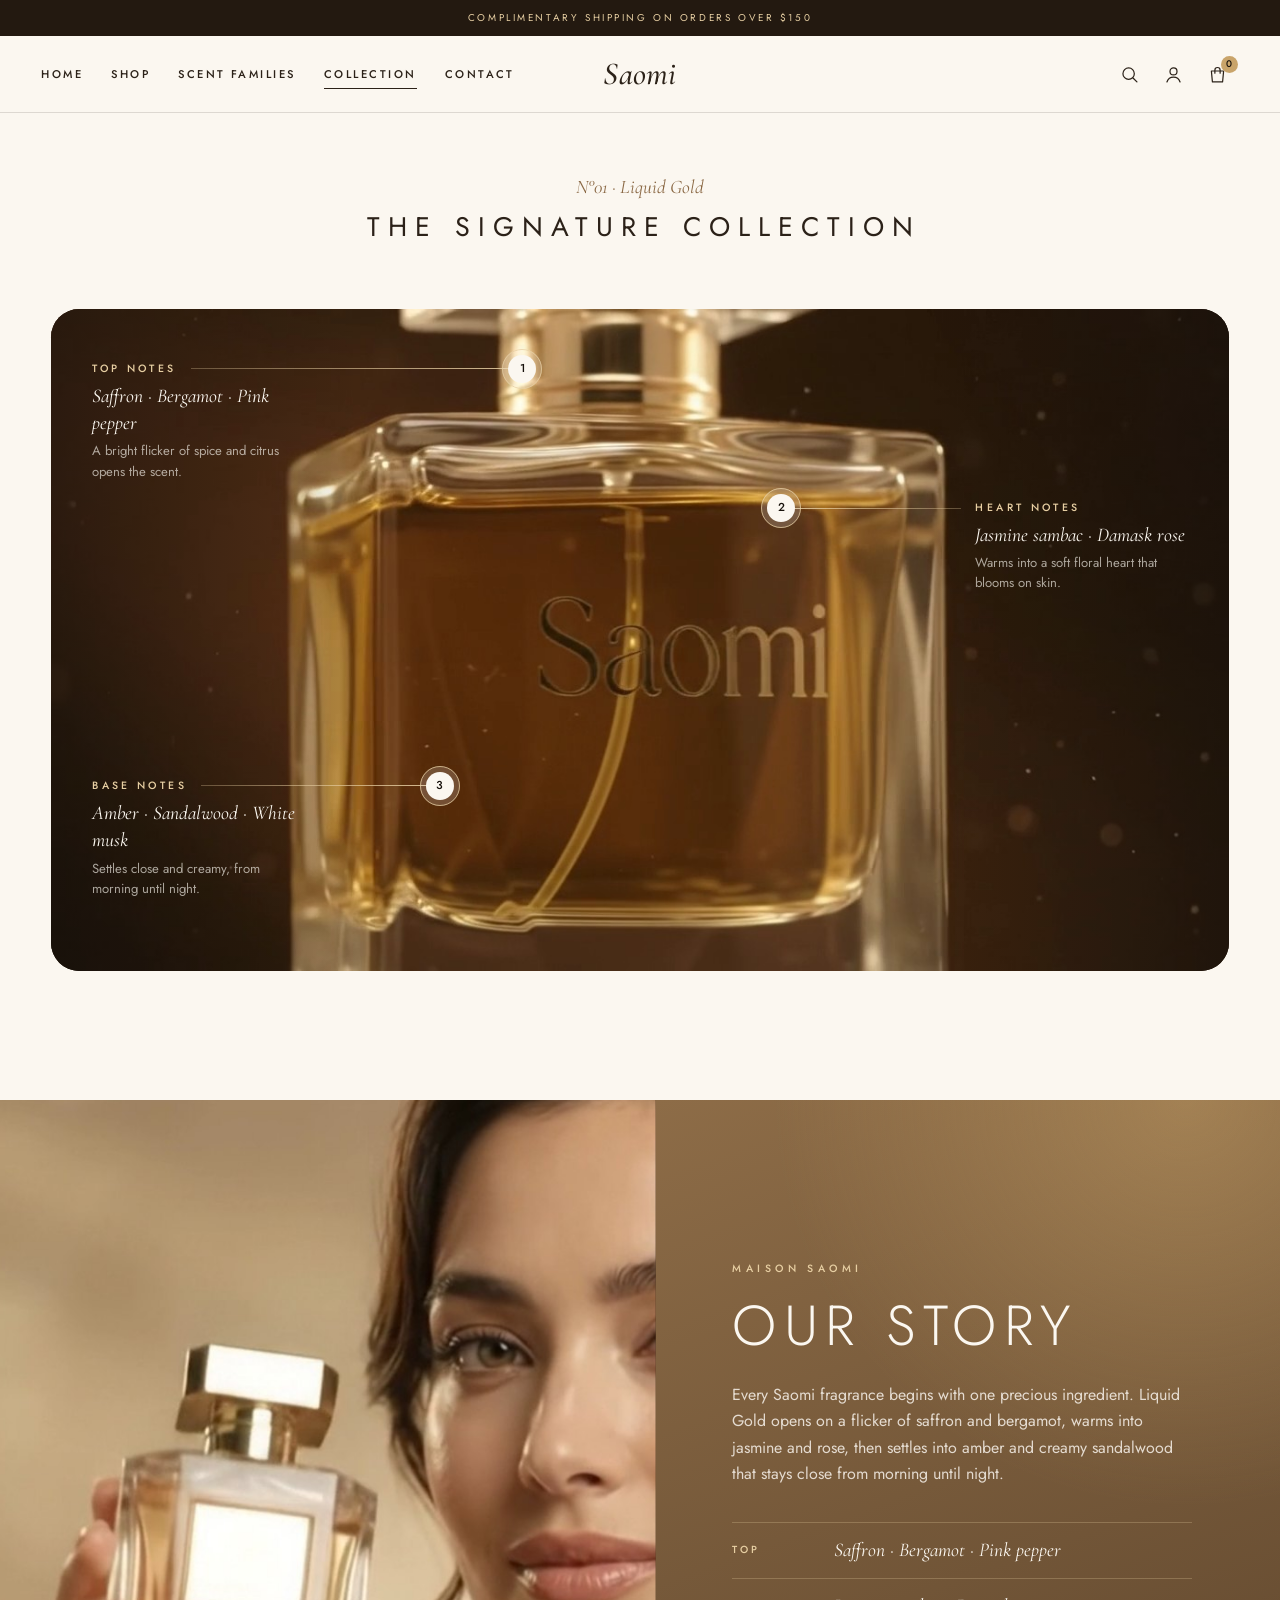
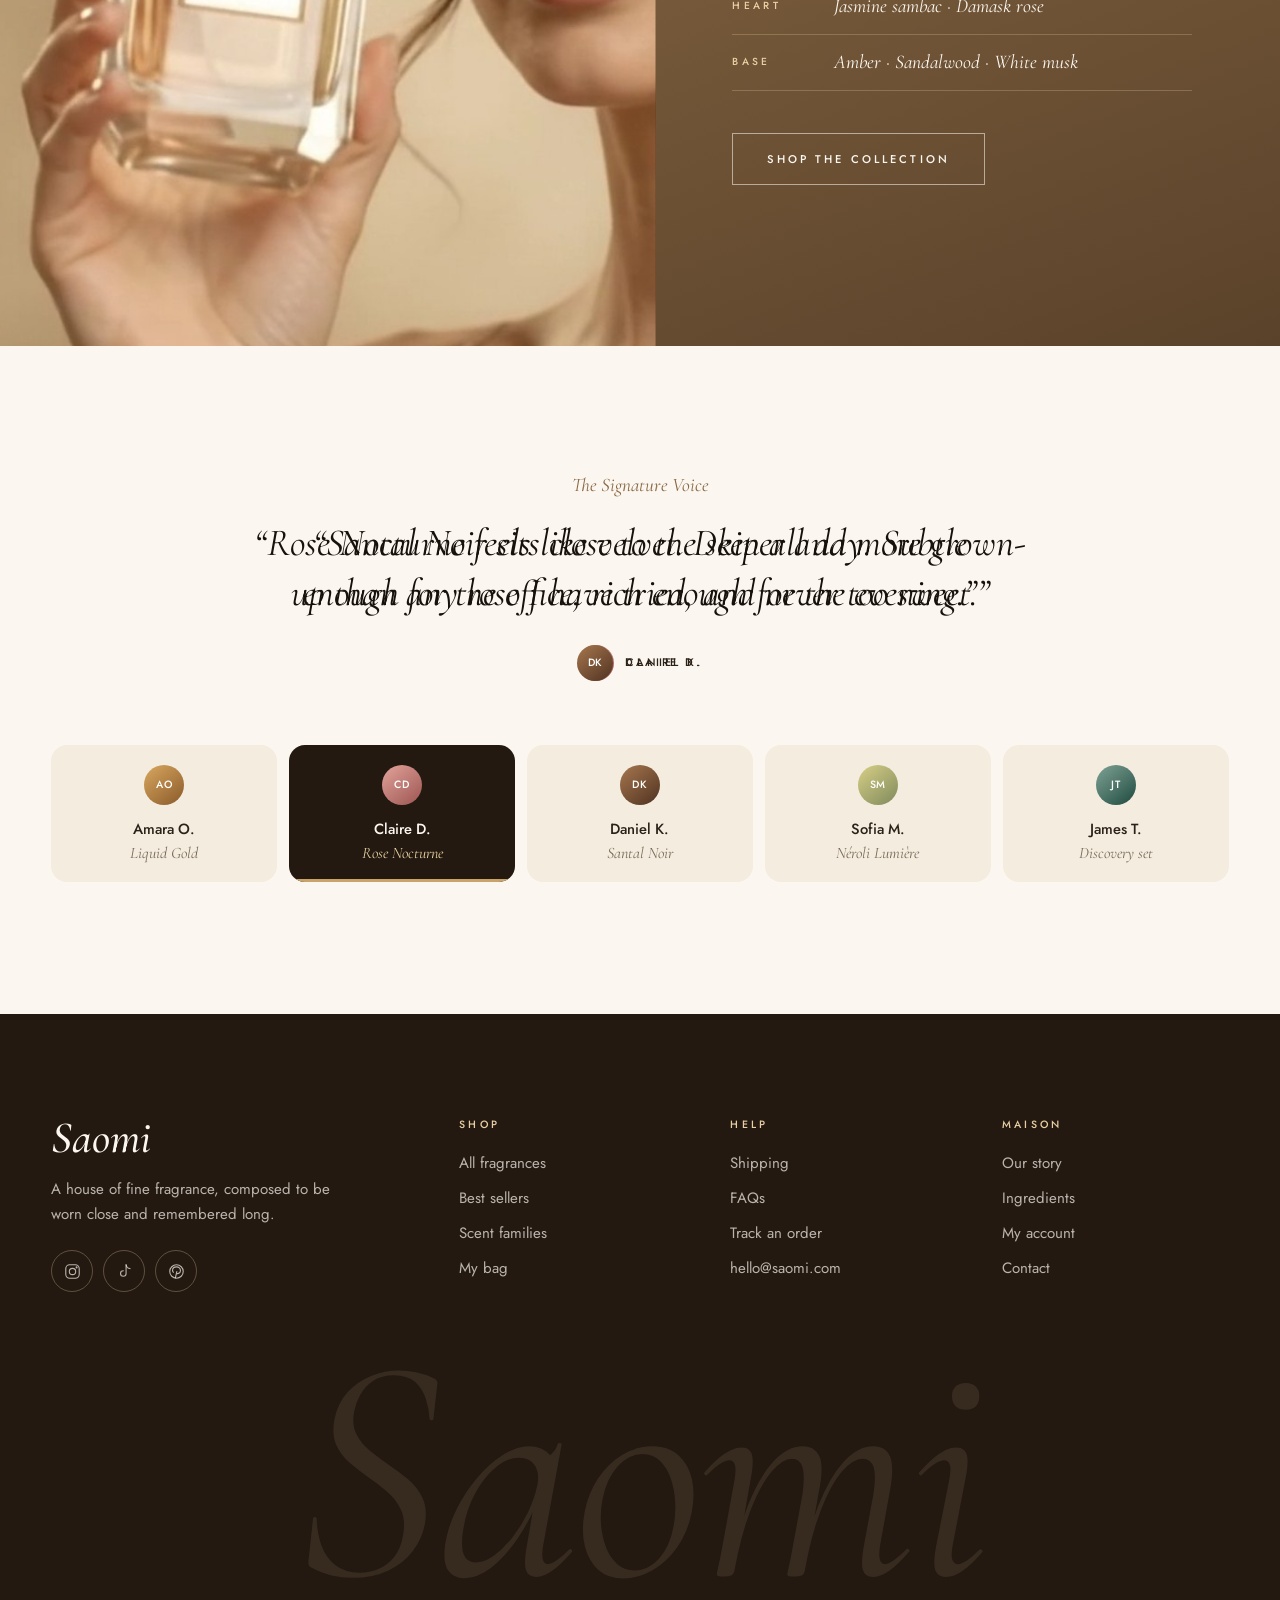
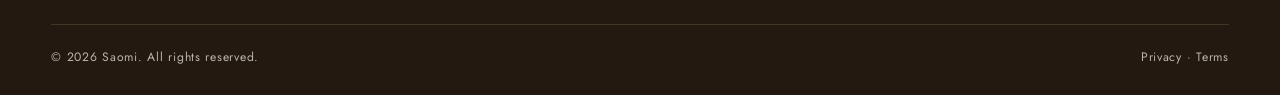
==== collection.html @ f4f0dba7 "Redesign the site into separate pages with verified accounts Pages: Home keeps the original video he" ====
<!doctype html>
<html lang="en" class="no-js">
<head>
  <meta charset="utf-8">
  <meta name="viewport" content="width=device-width, initial-scale=1, viewport-fit=cover">
  <title>The Signature Collection — Saomi</title>
  <meta name="description" content="Discover the Saomi Signature Collection and the notes inside Liquid Gold.">
  <meta name="theme-color" content="#231910">
  <meta property="og:title" content="The Signature Collection — Saomi">
  <meta property="og:description" content="Amber, saffron and white musk, poured into glass.">
  <meta property="og:image" content="assets/img/hero-poster.jpg">
  <link rel="icon" href="assets/img/favicon.svg" type="image/svg+xml">

  <script>
    // Flag JS early so the intro states apply before first paint; failsafe-reveal if main.js never runs.
    (function (d) {
      d.className = d.className.replace('no-js', 'js');
      setTimeout(function () { d.classList.add('is-loaded'); }, 5000);
    })(document.documentElement);
  </script>

  <link rel="preconnect" href="https://fonts.googleapis.com">
  <link rel="preconnect" href="https://fonts.gstatic.com" crossorigin>
  <link rel="stylesheet" href="https://fonts.googleapis.com/css2?family=Cormorant+Garamond:ital,wght@0,400;0,500;1,400;1,500&family=Jost:wght@300;400;500&display=swap">
  <link rel="stylesheet" href="css/styles.css">
</head>
<body class="has-solid-header">
  <a class="skip-link" href="#main">Skip to content</a>

  <!-- Announcement bar + header -->
  <div class="site-top" data-site-top>
    <div class="announce" aria-label="Store announcements">
      <p class="announce__msg is-active">Complimentary shipping on orders over $150</p>
      <p class="announce__msg">Two free samples with every order</p>
      <p class="announce__msg">Gift wrapping now available on all fragrances</p>
    </div>

    <header class="header">
      <div class="header__inner">
        <button class="icon-btn menu-toggle" type="button" aria-label="Open menu" aria-expanded="false" aria-controls="drawer" data-menu-open>
          <svg viewBox="0 0 24 24" aria-hidden="true"><path d="M3 8h18M3 16h12"/></svg>
        </button>

        <nav class="nav" aria-label="Primary">
          <a href="index.html">Home</a>
          <a href="shop.html">Shop</a>
          <a href="scent-families.html">Scent Families</a>
          <a href="collection.html" aria-current="page">Collection</a>
          <a href="contact.html">Contact</a>
        </nav>

        <a class="logo" href="index.html" aria-label="Saomi home">Saomi</a>

        <div class="header__actions">
          <a class="icon-btn" href="shop.html#search" aria-label="Search fragrances">
            <svg viewBox="0 0 24 24" aria-hidden="true"><circle cx="11" cy="11" r="6.5"/><path d="m16 16 4.5 4.5"/></svg>
          </a>
          <a class="icon-btn icon-btn--account" href="account.html" aria-label="Sign in or create an account" data-account-link>
            <svg viewBox="0 0 24 24" aria-hidden="true"><circle cx="12" cy="8.5" r="4"/><path d="M4.5 20.5c1.2-3.6 4-5.5 7.5-5.5s6.3 1.9 7.5 5.5"/></svg>
          </a>
          <a class="icon-btn bag" href="cart.html" aria-label="Shopping bag, 0 items" data-bag>
            <svg viewBox="0 0 24 24" aria-hidden="true"><path d="M5 8h14l-1.2 12.5H6.2z"/><path d="M9 10.5V7a3 3 0 0 1 6 0v3.5"/></svg>
            <span class="bag__count" data-bag-count>0</span>
          </a>
        </div>
      </div>
    </header>
  </div>

  <!-- Mobile drawer -->
  <div class="drawer" id="drawer" data-drawer>
    <div class="drawer__overlay" data-menu-close></div>
    <div class="drawer__panel" role="dialog" aria-modal="true" aria-label="Menu">
      <div class="drawer__head">
        <span class="logo logo--dark">Saomi</span>
        <button class="icon-btn" type="button" aria-label="Close menu" data-menu-close>
          <svg viewBox="0 0 24 24" aria-hidden="true"><path d="m6 6 12 12M18 6 6 18"/></svg>
        </button>
      </div>
      <nav class="drawer__nav" aria-label="Mobile">
        <a href="index.html" style="--i:0">Home</a>
        <a href="shop.html" style="--i:1">Shop</a>
        <a href="scent-families.html" style="--i:2">Scent Families</a>
        <a href="collection.html" aria-current="page" style="--i:3">Collection</a>
        <a href="contact.html" style="--i:4">Contact</a>
      </nav>
      <div class="drawer__links">
        <a href="account.html" data-account-text>Sign in</a>
        <a href="cart.html">My bag <span data-bag-total>(0)</span></a>
      </div>
      <p class="drawer__foot">Complimentary shipping on orders over $150</p>
    </div>
  </div>

  <main id="main">
    <section class="section spotlight spotlight--page" id="notes" aria-labelledby="notes-title">
      <div class="container">
        <header class="section-head" data-reveal>
          <p class="kicker">N°01 · Liquid Gold</p>
          <h1 class="section-title" id="notes-title">The Signature Collection</h1>
        </header>

        <figure class="spotlight__stage" data-reveal>
          <div class="spotlight__media">
            <img src="assets/img/spotlight.jpg" alt="Close-up of a Saomi Liquid Gold bottle, amber liquid behind glass engraved with the Saomi name" width="1280" height="720" loading="lazy">
            <span class="hotspot" style="--ix:.40;--iy:.09" aria-hidden="true">1</span>
            <span class="hotspot" style="--ix:.62;--iy:.30" aria-hidden="true">2</span>
            <span class="hotspot" style="--ix:.33;--iy:.72" aria-hidden="true">3</span>
          </div>
          <ol class="callouts" aria-label="Liquid Gold fragrance notes">
            <li class="callout callout--left" style="--ix:.40;--iy:.09">
              <span class="callout__num" aria-hidden="true">1</span>
              <h3 class="callout__title">Top notes</h3>
              <p class="callout__notes">Saffron · Bergamot · Pink pepper</p>
              <p class="callout__text">A bright flicker of spice and citrus opens the scent.</p>
            </li>
            <li class="callout callout--right" style="--ix:.62;--iy:.30">
              <span class="callout__num" aria-hidden="true">2</span>
              <h3 class="callout__title">Heart notes</h3>
              <p class="callout__notes">Jasmine sambac · Damask rose</p>
              <p class="callout__text">Warms into a soft floral heart that blooms on skin.</p>
            </li>
            <li class="callout callout--left" style="--ix:.33;--iy:.72">
              <span class="callout__num" aria-hidden="true">3</span>
              <h3 class="callout__title">Base notes</h3>
              <p class="callout__notes">Amber · Sandalwood · White musk</p>
              <p class="callout__text">Settles close and creamy, from morning until night.</p>
            </li>
          </ol>
        </figure>
      </div>
    </section>

    <!-- Signature collection (split) -->
    <section class="feature" id="story" aria-labelledby="story-title">
      <div class="feature__media" data-reveal="clip">
        <img src="assets/img/feature.jpg" alt="A woman holds a gold-capped bottle of Saomi Liquid Gold beside her face" width="860" height="1080" loading="lazy" data-parallax="60">
      </div>
      <div class="feature__panel">
        <div class="feature__inner" data-stagger>
          <p class="feature__label" data-reveal>Maison Saomi</p>
          <h2 class="feature__title" id="story-title" data-reveal>Our Story</h2>
          <p class="feature__text" data-reveal>Every Saomi fragrance begins with one precious ingredient. Liquid Gold opens on a flicker of saffron and bergamot, warms into jasmine and rose, then settles into amber and creamy sandalwood that stays close from morning until night.</p>
          <dl class="notes" data-reveal>
            <div><dt>Top</dt><dd>Saffron · Bergamot · Pink pepper</dd></div>
            <div><dt>Heart</dt><dd>Jasmine sambac · Damask rose</dd></div>
            <div><dt>Base</dt><dd>Amber · Sandalwood · White musk</dd></div>
          </dl>
          <div data-reveal><a class="btn btn--ghost" href="shop.html">Shop the collection</a></div>
        </div>
      </div>
    </section>

    <!-- Testimonials -->
    <section class="section voices" id="voices" aria-labelledby="voices-title" data-voices>
      <div class="container">
        <header class="section-head" data-reveal>
          <p class="kicker">The Signature Voice</p>
          <h2 class="sr-only" id="voices-title">What our clients say</h2>
        </header>

        <div class="voices__quotes" data-reveal>
          <figure class="voice is-active" id="voice-1" role="tabpanel" aria-labelledby="voice-tab-1">
            <blockquote>“Liquid Gold is the first fragrance people stop me to ask about. Warm, soft, and it lasts from my morning coffee until dinner.”</blockquote>
            <figcaption><span class="avatar" style="--a1:#d9a85f;--a2:#8a5a2b" aria-hidden="true">AO</span>Amara O.</figcaption>
          </figure>
          <figure class="voice" id="voice-2" role="tabpanel" aria-labelledby="voice-tab-2">
            <blockquote>“Rose Nocturne feels like velvet. Deeper and more grown-up than any rose I have tried, and never too sweet.”</blockquote>
            <figcaption><span class="avatar" style="--a1:#e3a39b;--a2:#9c5552" aria-hidden="true">CD</span>Claire D.</figcaption>
          </figure>
          <figure class="voice" id="voice-3" role="tabpanel" aria-labelledby="voice-tab-3">
            <blockquote>“Santal Noir sits close to the skin all day. Subtle enough for the office, rich enough for the evening.”</blockquote>
            <figcaption><span class="avatar" style="--a1:#a7774f;--a2:#4f3220" aria-hidden="true">DK</span>Daniel K.</figcaption>
          </figure>
          <figure class="voice" id="voice-4" role="tabpanel" aria-labelledby="voice-tab-4">
            <blockquote>“Néroli Lumière is sunshine in a bottle. The two free samples helped me find my summer signature.”</blockquote>
            <figcaption><span class="avatar" style="--a1:#d8cf86;--a2:#7f8a5c" aria-hidden="true">SM</span>Sofia M.</figcaption>
          </figure>
          <figure class="voice" id="voice-5" role="tabpanel" aria-labelledby="voice-tab-5">
            <blockquote>“Beautifully wrapped and delivered in two days. The whole experience feels as considered as the scent itself.”</blockquote>
            <figcaption><span class="avatar" style="--a1:#7fa395;--a2:#1f4a3f" aria-hidden="true">JT</span>James T.</figcaption>
          </figure>
        </div>

        <div class="voices__tabs" role="tablist" aria-label="Client reviews" data-reveal>
          <button class="voice-tab" id="voice-tab-1" type="button" role="tab" aria-selected="true" aria-controls="voice-1">
            <span class="avatar" style="--a1:#d9a85f;--a2:#8a5a2b" aria-hidden="true">AO</span>
            <strong>Amara O.</strong><small>Liquid Gold</small>
          </button>
          <button class="voice-tab" id="voice-tab-2" type="button" role="tab" aria-selected="false" aria-controls="voice-2" tabindex="-1">
            <span class="avatar" style="--a1:#e3a39b;--a2:#9c5552" aria-hidden="true">CD</span>
            <strong>Claire D.</strong><small>Rose Nocturne</small>
          </button>
          <button class="voice-tab" id="voice-tab-3" type="button" role="tab" aria-selected="false" aria-controls="voice-3" tabindex="-1">
            <span class="avatar" style="--a1:#a7774f;--a2:#4f3220" aria-hidden="true">DK</span>
            <strong>Daniel K.</strong><small>Santal Noir</small>
          </button>
          <button class="voice-tab" id="voice-tab-4" type="button" role="tab" aria-selected="false" aria-controls="voice-4" tabindex="-1">
            <span class="avatar" style="--a1:#d8cf86;--a2:#7f8a5c" aria-hidden="true">SM</span>
            <strong>Sofia M.</strong><small>Néroli Lumière</small>
          </button>
          <button class="voice-tab" id="voice-tab-5" type="button" role="tab" aria-selected="false" aria-controls="voice-5" tabindex="-1">
            <span class="avatar" style="--a1:#7fa395;--a2:#1f4a3f" aria-hidden="true">JT</span>
            <strong>James T.</strong><small>Discovery set</small>
          </button>
        </div>
      </div>
    </section>

  </main>

  <footer class="footer" id="site-footer">
    <div class="container">
      <div class="footer__top">
        <div class="footer__brand">
          <a class="footer__logo" href="index.html">Saomi</a>
          <p>A house of fine fragrance, composed to be worn close and remembered long.</p>
          <div class="socials">
            <a href="#" aria-label="Saomi on Instagram"><svg viewBox="0 0 24 24" aria-hidden="true"><rect x="3.5" y="3.5" width="17" height="17" rx="5"/><circle cx="12" cy="12" r="4"/><circle cx="17.2" cy="6.8" r=".6"/></svg></a>
            <a href="#" aria-label="Saomi on TikTok"><svg viewBox="0 0 24 24" aria-hidden="true"><path d="M14 3.5v11a3.5 3.5 0 1 1-3.5-3.5"/><path d="M14 3.5c.4 2.6 2.4 4.6 5 4.8"/></svg></a>
            <a href="#" aria-label="Saomi on Pinterest"><svg viewBox="0 0 24 24" aria-hidden="true"><circle cx="12" cy="12" r="8.5"/><path d="M10.6 20.2 12.4 12m-.5 2.4c2.8.9 5.1-1 5.1-3.8 0-2.6-2.2-4.4-5-4.4-3.1 0-5 2-5 4.4 0 1 .4 1.9 1.1 2.4"/></svg></a>
          </div>
        </div>
        <div>
          <h3>Shop</h3>
          <ul><li><a href="shop.html">All fragrances</a></li><li><a href="index.html#bestsellers">Best sellers</a></li><li><a href="scent-families.html">Scent families</a></li><li><a href="cart.html">My bag</a></li></ul>
        </div>
        <div>
          <h3>Help</h3>
          <ul><li><a href="contact.html#shipping">Shipping</a></li><li><a href="contact.html#faq">FAQs</a></li><li><a href="account.html">Track an order</a></li><li><a href="mailto:hello@saomi.com">hello@saomi.com</a></li></ul>
        </div>
        <div>
          <h3>Maison</h3>
          <ul><li><a href="collection.html#story">Our story</a></li><li><a href="collection.html#notes">Ingredients</a></li><li><a href="account.html">My account</a></li><li><a href="contact.html">Contact</a></li></ul>
        </div>
      </div>

      <p class="footer__mark" aria-hidden="true" data-reveal>Saomi</p>

      <div class="footer__bottom">
        <p>© 2026 Saomi. All rights reserved.</p>
        <p><a href="privacy.html">Privacy</a> · <a href="terms.html">Terms</a></p>
      </div>
    </div>
  </footer>

  <div class="toast" role="status" aria-live="polite" data-toast></div>

  <script src="js/main.js" defer></script>
</body>
</html>
---- css/styles.css ----
/* ==========================================================================
   Saomi — luxury perfume landing page
   ========================================================================== */

:root {
  --ivory: #fbf7f0;
  --cream: #f4ecdf;
  --sand: #e9dcc6;
  --champagne: #e7cfa3;
  --gold: #c9a46a;
  --gold-deep: #a8823f;
  --bronze: #8a6844;
  --umber: #5b4329;
  --espresso: #231910;
  --ink: #17110b;
  --text: #2b2118;
  --muted: #7a6a58;
  --line: rgba(43, 33, 24, .14);

  --font-sans: "Jost", "Helvetica Neue", Arial, sans-serif;
  --font-serif: "Cormorant Garamond", "Times New Roman", serif;

  --gutter: clamp(18px, 4vw, 64px);
  --maxw: 1360px;
  --announce-h: 34px;
  --header-h: 64px;

  --ease: cubic-bezier(.22, .61, .36, 1);
  --ease-out: cubic-bezier(.16, 1, .3, 1);
  --ease-io: cubic-bezier(.77, 0, .18, 1);
}

@media (min-width: 1000px) {
  :root { --announce-h: 36px; --header-h: 76px; }
}

/* ---------- Base ---------- */

*, *::before, *::after { box-sizing: border-box; }

html {
  -webkit-text-size-adjust: 100%;
  scroll-behavior: smooth;
  color-scheme: light;
}

body {
  margin: 0;
  background: var(--ivory);
  color: var(--text);
  font: 400 16px/1.65 var(--font-sans);
  -webkit-font-smoothing: antialiased;
  -moz-osx-font-smoothing: grayscale;
  overflow-x: hidden;
}

.js:not(.is-loaded) body,
body.menu-open { overflow: hidden; }

img, video, svg { display: block; max-width: 100%; }
a { color: inherit; text-decoration: none; }
button { font: inherit; color: inherit; background: none; border: 0; padding: 0; cursor: pointer; }
ul, ol { list-style: none; margin: 0; padding: 0; }
h1, h2, h3, p, figure, blockquote { margin: 0; }

:focus-visible { outline: 2px solid var(--gold); outline-offset: 3px; }

svg { fill: none; stroke: currentColor; stroke-width: 1.4; stroke-linecap: round; stroke-linejoin: round; }

.sr-only {
  position: absolute !important;
  width: 1px; height: 1px;
  padding: 0; margin: -1px;
  overflow: hidden; clip: rect(0 0 0 0);
  white-space: nowrap; border: 0;
}

.skip-link {
  position: fixed; top: 10px; left: 10px; z-index: 200;
  padding: 10px 16px;
  background: var(--ink); color: var(--ivory);
  transform: translateY(-160%);
  transition: transform .3s var(--ease-out);
}
.skip-link:focus { transform: none; }

.container { max-width: var(--maxw); margin: 0 auto; }
.section { padding: clamp(76px, 10vw, 150px) var(--gutter); }

/* ---------- Typography helpers ---------- */

.eyebrow {
  display: inline-flex; align-items: center; gap: 14px;
  font-size: .68rem; font-weight: 500;
  letter-spacing: .38em; text-transform: uppercase;
  color: var(--champagne);
}
.eyebrow::before { content: ""; width: 38px; height: 1px; background: currentColor; }

.section-head { text-align: center; margin-bottom: clamp(38px, 5vw, 68px); }

.kicker {
  margin-bottom: 10px;
  font: italic 400 clamp(1.1rem, 1.5vw, 1.35rem)/1.2 var(--font-serif);
  color: var(--bronze);
}

.section-title {
  font-weight: 400;
  font-size: clamp(1.2rem, 2.1vw, 1.9rem);
  line-height: 1.35;
  letter-spacing: .3em;
  text-indent: .3em;
  text-transform: uppercase;
}

/* ---------- Buttons ---------- */

.btn {
  --btn-fill: var(--gold);
  position: relative;
  display: inline-flex; align-items: center; justify-content: center; gap: 12px;
  min-height: 52px; padding: 0 34px;
  font-size: .7rem; font-weight: 500;
  letter-spacing: .28em; text-transform: uppercase;
  border: 1px solid currentColor;
  overflow: hidden; isolation: isolate;
  transition: color .5s var(--ease-out), border-color .5s var(--ease-out);
  white-space: nowrap;
}
.btn::before {
  content: "";
  position: absolute; inset: 0; z-index: -1;
  background: var(--btn-fill);
  transform: scaleX(0); transform-origin: right;
  transition: transform .65s var(--ease-out);
}
.btn:hover::before, .btn:focus-visible::before { transform: scaleX(1); transform-origin: left; }

.btn--light { background: var(--ivory); color: var(--ink); border-color: var(--ivory); }
.btn--light:hover { border-color: var(--gold); }

.btn--ghost { color: var(--ivory); border-color: rgba(251, 247, 240, .55); --btn-fill: var(--ivory); }
.btn--ghost:hover { color: var(--ink); border-color: var(--ivory); }

.btn--dark { background: var(--ink); color: var(--ivory); border-color: var(--ink); --btn-fill: var(--gold-deep); }
.btn--dark:hover { border-color: var(--gold-deep); }

.btn--block { width: 100%; }

.btn--chip {
  min-height: 38px; padding: 0 22px;
  font-size: .62rem;
  background: var(--ivory); color: var(--ink); border-color: var(--ivory);
}

.link-line {
  position: relative;
  display: inline-flex; align-items: center; gap: 12px;
  padding: 12px 0;
  font-size: .7rem; font-weight: 500;
  letter-spacing: .28em; text-transform: uppercase;
}
.link-line::after {
  content: "";
  position: absolute; left: 0; right: 0; bottom: 6px;
  height: 1px; background: currentColor;
  transform-origin: left;
  transition: transform .6s var(--ease-out);
}
.link-line svg { width: 18px; height: 18px; transition: transform .6s var(--ease-out); }
.link-line:hover::after { transform: scaleX(.3); }
.link-line:hover svg { transform: translateX(6px); }

/* ---------- Loader ---------- */

.loader { display: none; }

.js .loader {
  position: fixed; inset: 0; z-index: 100;
  display: grid; place-items: center;
  background: var(--espresso);
  color: var(--champagne);
  transition: transform 1.15s var(--ease-io), visibility 0s linear 1.15s;
}
.is-loaded .loader { transform: translateY(-100%); visibility: hidden; }

.loader__inner {
  display: grid; justify-items: center; gap: 16px;
  transition: transform 1.15s var(--ease-io), opacity .6s;
}
.is-loaded .loader__inner { transform: translateY(30vh); opacity: 0; }

.loader__logo { font: italic 400 clamp(3.4rem, 9vw, 6rem)/1 var(--font-serif); }
.loader__logo span {
  display: inline-block;
  opacity: 0; transform: translateY(.35em); filter: blur(8px);
  animation: rise .95s var(--ease-out) forwards;
  animation-delay: calc(var(--i) * 80ms + 120ms);
}

.loader__line {
  position: relative;
  width: 130px; height: 1px;
  background: rgba(231, 207, 163, .22);
  overflow: hidden;
}
.loader__line::after {
  content: "";
  position: absolute; inset: 0;
  background: var(--champagne);
  transform: scaleX(0); transform-origin: left;
  animation: grow 1.3s var(--ease-io) .35s forwards;
}

.loader__tag {
  font-size: .62rem; letter-spacing: .5em; text-indent: .5em; text-transform: uppercase;
  opacity: 0;
  animation: fade .9s ease .7s forwards;
}

@keyframes rise { to { opacity: 1; transform: none; filter: none; } }
@keyframes grow { to { transform: scaleX(1); } }
@keyframes fade { to { opacity: 1; } }

/* ---------- Announcement + header ---------- */

.site-top {
  position: fixed; inset: 0 0 auto; z-index: 50;
  transition: transform .7s var(--ease-out);
}
.site-top.is-scrolled { transform: translateY(calc(-1 * var(--announce-h))); }
.site-top.is-hidden { transform: translateY(calc(-1 * (var(--announce-h) + var(--header-h) + 4px))); }

.announce {
  position: relative;
  height: var(--announce-h);
  display: grid; place-items: center;
  overflow: hidden;
  background: var(--espresso);
  color: var(--champagne);
  font-size: .62rem; letter-spacing: .26em; text-transform: uppercase;
}
.announce__msg {
  position: absolute;
  padding: 0 16px;
  white-space: nowrap;
  opacity: 0; transform: translateY(10px);
  transition: opacity .45s ease, transform .6s var(--ease-out);
}
.announce__msg.is-active { opacity: 1; transform: none; transition-delay: .35s; }
.announce__msg.is-leaving { opacity: 0; transform: translateY(-10px); }

.header {
  height: var(--header-h);
  color: #fff;
  transition: background-color .5s ease, color .5s ease, box-shadow .5s ease;
}
.is-scrolled .header,
.has-solid-header .header {
  background: rgba(251, 247, 240, .86);
  -webkit-backdrop-filter: saturate(1.5) blur(16px);
  backdrop-filter: saturate(1.5) blur(16px);
  color: var(--text);
  box-shadow: 0 1px 0 var(--line);
}

.header__inner {
  height: 100%;
  display: grid; grid-template-columns: 1fr auto 1fr; align-items: center;
  padding: 0 calc(var(--gutter) - 10px);
}

.nav { display: none; }
.nav a {
  position: relative;
  padding: 8px 0;
  font-size: .7rem; font-weight: 500;
  letter-spacing: .22em; text-transform: uppercase;
}
.nav a::after {
  content: "";
  position: absolute; left: 0; right: 0; bottom: 2px;
  height: 1px; background: currentColor;
  transform: scaleX(0); transform-origin: right;
  transition: transform .5s var(--ease-out);
}
.nav a:hover::after { transform: scaleX(1); transform-origin: left; }

.logo {
  justify-self: center;
  font: italic 500 clamp(1.75rem, 2.5vw, 2.35rem)/1 var(--font-serif);
  letter-spacing: .01em;
}
.logo--dark { color: var(--text); }

.header__actions { justify-self: end; display: flex; align-items: center; gap: 2px; }

.icon-btn {
  position: relative;
  width: 42px; height: 42px;
  display: grid; place-items: center;
  border-radius: 50%;
  transition: background-color .3s ease;
}
.icon-btn:hover { background: rgba(255, 255, 255, .14); }
.is-scrolled .icon-btn:hover, .has-solid-header .icon-btn:hover, .drawer .icon-btn:hover { background: rgba(43, 33, 24, .06); }
.icon-btn svg { width: 21px; height: 21px; }
.icon-btn--account { display: none; }

.menu-toggle { justify-self: start; }

.bag__count {
  position: absolute; top: 3px; right: 1px;
  min-width: 17px; height: 17px; padding: 0 4px;
  display: grid; place-items: center;
  border-radius: 9px;
  background: var(--gold); color: var(--ink);
  font-size: .6rem; font-weight: 500; line-height: 1;
}
.bag__count.is-bump { animation: bump .6s var(--ease-out); }
@keyframes bump { 30% { transform: scale(1.45); } }

@media (min-width: 640px) {
  .icon-btn--account { display: grid; }
}

@media (min-width: 1180px) {
  .nav { display: flex; gap: clamp(20px, 2.2vw, 34px); white-space: nowrap; }
  .menu-toggle { display: none; }
}

/* ---------- Mobile drawer ---------- */

.drawer {
  position: fixed; inset: 0; z-index: 60;
  visibility: hidden;
  transition: visibility 0s linear .7s;
}
.drawer.is-open { visibility: visible; transition: none; }

.drawer__overlay {
  position: absolute; inset: 0;
  background: rgba(23, 17, 11, .5);
  opacity: 0;
  transition: opacity .6s ease;
}
.drawer.is-open .drawer__overlay { opacity: 1; }

.drawer__panel {
  position: absolute; inset: 0 auto 0 0;
  width: min(420px, 88vw);
  display: flex; flex-direction: column;
  padding: 14px var(--gutter) 30px;
  background: var(--ivory);
  transform: translateX(-100%);
  transition: transform .7s var(--ease-io);
}
.drawer.is-open .drawer__panel { transform: none; }

.drawer__head { display: flex; align-items: center; justify-content: space-between; margin-bottom: 30px; }
.drawer__head .logo { font-size: 2rem; }

.drawer__nav a {
  display: block;
  padding: 10px 0;
  border-bottom: 1px solid var(--line);
  font: italic 400 2.1rem/1.25 var(--font-serif);
  opacity: 0; transform: translateX(-24px);
  transition: opacity .5s ease, transform .7s var(--ease-out);
}
.drawer.is-open .drawer__nav a {
  opacity: 1; transform: none;
  transition-delay: calc(var(--i) * 60ms + .25s);
}

.drawer__foot {
  margin-top: auto;
  font-size: .66rem; letter-spacing: .24em; text-transform: uppercase;
  color: var(--muted);
}

/* ==========================================================================
   Hero
   Portrait screens: video on top, copy below on espresso.
   Landscape screens: video bleeds right, copy overlays on the left.
   ========================================================================== */

.hero {
  position: relative;
  isolation: isolate;
  min-height: 100vh;
  min-height: 100svh;
  display: flex; flex-direction: column; justify-content: flex-end;
  padding-top: calc(var(--announce-h) + var(--header-h) + 24px); /* copy never slides under the header */
  overflow: hidden;
  background: var(--espresso);
  color: #fff;
}

.hero__media {
  position: absolute; inset: 0 0 auto;
  height: 66%;
  z-index: -1;
  overflow: hidden;
  will-change: transform;
  /* Fade the box itself so its bottom edge can never show as a seam. */
  -webkit-mask-image: linear-gradient(180deg, #000 80%, transparent 99%);
  mask-image: linear-gradient(180deg, #000 80%, transparent 99%);
}

.hero__zoom { position: absolute; inset: 0; }

.hero__video {
  position: absolute; inset: 0;
  width: 100%; height: 100%;
  object-fit: cover;
  object-position: 43% 40%;
  opacity: 0;
  transition: opacity 1.2s linear;
}
.hero__video.is-active { opacity: 1; }
.hero__video.is-front { z-index: 1; }

.hero__shade {
  position: absolute; inset: 0; z-index: 2;
  background:
    linear-gradient(180deg,
      rgba(23, 17, 11, .6) 0%,
      rgba(23, 17, 11, 0) 24%,
      rgba(23, 17, 11, 0) 46%,
      rgba(35, 25, 16, .85) 82%,
      var(--espresso) 94%);
}

.hero__glow {
  position: absolute; inset: 0; z-index: 1;
  pointer-events: none;
  background:
    radial-gradient(40% 52% at 92% 70%, rgba(255, 176, 148, .34), transparent 70%),
    radial-gradient(32% 42% at 72% 12%, rgba(255, 228, 176, .26), transparent 70%);
  mix-blend-mode: screen;
  animation: glow 9s ease-in-out infinite alternate;
}
@keyframes glow {
  from { opacity: .55; transform: translate3d(0, 0, 0); }
  to   { opacity: 1;   transform: translate3d(-3%, -2%, 0); }
}

.hero__grain {
  position: absolute; inset: -20%; z-index: 0;
  pointer-events: none;
  opacity: .07;
  background-image: url("data:image/svg+xml,%3Csvg xmlns='http://www.w3.org/2000/svg' width='160' height='160'%3E%3Cfilter id='n'%3E%3CfeTurbulence type='fractalNoise' baseFrequency='.85' numOctaves='3' stitchTiles='stitch'/%3E%3C/filter%3E%3Crect width='100%25' height='100%25' filter='url(%23n)'/%3E%3C/svg%3E");
  animation: grain 1.4s steps(5) infinite;
}
@keyframes grain {
  0%   { transform: translate(0, 0); }
  20%  { transform: translate(-4%, 3%); }
  40%  { transform: translate(3%, -4%); }
  60%  { transform: translate(-2%, -2%); }
  80%  { transform: translate(4%, 2%); }
  100% { transform: translate(0, 0); }
}

.hero__content {
  position: relative; z-index: 4;
  padding: 0 var(--gutter) 96px;
  will-change: transform, opacity;
}

.hero__title {
  display: grid;
  margin: 18px 0 22px;
  font-weight: 300;
  font-size: clamp(3.1rem, min(16.5vw, 12svh), 6rem);
  line-height: .92;
  letter-spacing: .12em;
  text-transform: uppercase;
}
.hero__title .line { display: block; white-space: nowrap; }
.hero__title .char { display: inline-block; }

.line--gold {
  padding-left: .55em;
  background: linear-gradient(100deg, #e7cfa3 0%, #fff4dc 18%, #c9a25f 36%, #f4ddb1 54%, #b98f4e 72%, #efd6a6 90%);
  background-size: 220% 100%;
  -webkit-background-clip: text;
  background-clip: text;
  color: transparent;
  animation: sheen 7s linear infinite;
}
@keyframes sheen { to { background-position: -220% 0; } }

.hero__text {
  max-width: 38ch;
  margin-bottom: 30px;
  font-size: .74rem;
  line-height: 1.95;
  letter-spacing: .17em;
  text-transform: uppercase;
  color: rgba(255, 255, 255, .84);
}

.hero__cta { display: flex; flex-wrap: wrap; align-items: center; gap: 14px 30px; }

.hero__footer {
  position: absolute; z-index: 4;
  left: var(--gutter); right: var(--gutter); bottom: 24px;
  display: flex; align-items: center; justify-content: flex-end; gap: 24px;
  font-size: .62rem; letter-spacing: .32em; text-transform: uppercase;
  color: rgba(255, 255, 255, .72);
}

.scroll-cue, .hero__meta { display: none; }

.scroll-cue { align-items: center; gap: 16px; }
.scroll-cue__line {
  position: relative;
  width: 1px; height: 46px;
  background: rgba(255, 255, 255, .28);
  overflow: hidden;
}
.scroll-cue__line::after {
  content: "";
  position: absolute; left: 0; top: 0;
  width: 100%; height: 40%;
  background: #fff;
  animation: scroll-line 2.4s var(--ease-io) infinite;
}
@keyframes scroll-line {
  from { transform: translateY(-100%); }
  to   { transform: translateY(260%); }
}

.video-toggle {
  position: relative;
  width: 46px; height: 46px;
  display: grid; place-items: center;
  border-radius: 50%;
  color: #fff;
  transition: background-color .3s ease;
}
.video-toggle:hover { background: rgba(255, 255, 255, .1); }
.video-toggle__ring { position: absolute; inset: 0; width: 100%; height: 100%; transform: rotate(-90deg); }
.video-toggle__ring circle {
  stroke: var(--champagne);
  stroke-width: 1.2;
  stroke-dasharray: 100;
  stroke-dashoffset: 100;
}
.video-toggle::before {
  content: "";
  position: absolute; inset: 2px;
  border-radius: 50%;
  border: 1px solid rgba(255, 255, 255, .28);
}
.video-toggle__icon { width: 18px; height: 18px; }
.video-toggle__icon--play { display: none; fill: currentColor; stroke: none; }
.video-toggle[aria-pressed="true"] .video-toggle__icon--pause { display: none; }
.video-toggle[aria-pressed="true"] .video-toggle__icon--play { display: block; }

/* Hero intro choreography (only when JS is running) */
.js .hero__zoom { transform: scale(1.14); transition: transform 2.8s var(--ease-out); }
.is-loaded .hero__zoom { transform: none; }

.js .hero__title .char {
  opacity: 0;
  transform: translateY(.5em) rotate(5deg);
  filter: blur(10px);
  transition: opacity 1s var(--ease-out), transform 1.3s var(--ease-out), filter 1s var(--ease-out);
  transition-delay: calc(var(--i) * 70ms + .4s);
}
.is-loaded .hero__title .char { opacity: 1; transform: none; filter: none; }

.js .line--gold {
  opacity: 0;
  letter-spacing: .42em;
  filter: blur(12px);
  transition: opacity 1.5s var(--ease-out) .9s, letter-spacing 2s var(--ease-out) .9s, filter 1.5s var(--ease-out) .9s;
}
.is-loaded .line--gold { opacity: 1; letter-spacing: .12em; filter: none; }

.js [data-intro] {
  opacity: 0;
  transform: translateY(26px);
  transition: opacity 1.1s var(--ease-out), transform 1.3s var(--ease-out);
  transition-delay: var(--d, 0s);
}
.is-loaded [data-intro] { opacity: 1; transform: none; }

/* Landscape: copy over the video */
@media (min-aspect-ratio: 5/4) {
  .hero {
    min-height: max(100svh, 560px);
    padding-top: 0;
    justify-content: center;
    background: linear-gradient(180deg, #c9ad84 0%, #a4835a 52%, #5f4630 100%);
  }
  .hero__media { inset: 0; height: auto; -webkit-mask-image: none; mask-image: none; }
  .hero__zoom {
    left: 24%;
    -webkit-mask-image: linear-gradient(90deg, transparent 0, #000 24%);
    mask-image: linear-gradient(90deg, transparent 0, #000 24%);
  }
  .hero__video { object-position: 42% 50%; }
  .hero__shade {
    background:
      linear-gradient(90deg,
        rgba(28, 19, 11, .8) 0%,
        rgba(28, 19, 11, .55) 26%,
        rgba(28, 19, 11, .14) 48%,
        rgba(28, 19, 11, 0) 60%),
      linear-gradient(180deg,
        rgba(23, 17, 11, .52) 0%,
        rgba(23, 17, 11, 0) 24%,
        rgba(23, 17, 11, 0) 72%,
        rgba(23, 17, 11, .5) 100%);
  }
  .hero__content { padding: calc(var(--announce-h) + var(--header-h) + 20px) var(--gutter) 70px; }
  .hero__title { font-size: clamp(3.4rem, 7.2vw, 8.6rem); }
  .hero__footer { justify-content: space-between; }
  .scroll-cue, .hero__meta { display: inline-flex; }
}

@media (min-aspect-ratio: 5/4) and (max-height: 520px) {
  .hero__text { display: none; }
  .hero__title { font-size: clamp(2.8rem, 6vw, 4rem); margin: 12px 0 18px; }
}

/* ---------- Marquee ---------- */

.marquee {
  overflow: hidden;
  padding: 17px 0;
  background: var(--cream);
  border-bottom: 1px solid var(--line);
  color: var(--umber);
}
.marquee__track {
  display: flex;
  width: max-content;
  animation: marquee 60s linear infinite;
}
.marquee:hover .marquee__track { animation-play-state: paused; }
.marquee__group { display: flex; flex-shrink: 0; }
.marquee__group li {
  display: flex; align-items: center;
  font-size: .68rem; font-weight: 500;
  letter-spacing: .32em; text-transform: uppercase;
  white-space: nowrap;
}
.marquee__group li::after {
  content: "✦";
  margin: 0 34px;
  font-size: .7rem;
  color: var(--gold);
}
@keyframes marquee { to { transform: translateX(-50%); } }

/* ---------- Bottle (pure CSS, tinted by --liquid; modelled on the bottle in the film) ---------- */

.bottle {
  position: relative;
  display: block;
  width: var(--bw, 140px);
  aspect-ratio: 100 / 124;
  container-type: inline-size;
}
.bottle::after {
  content: "";
  position: absolute; left: 4%; right: 4%; bottom: -6%;
  height: 10%;
  background: radial-gradient(closest-side, rgba(40, 26, 10, .32), transparent);
  filter: blur(2px);
  z-index: -1;
}

/* Gold atomiser */
.bottle__cap {
  position: absolute; left: 35%; width: 30%; top: 0; height: 13%;
  border-radius: 3cqw 3cqw 1cqw 1cqw;
  background: linear-gradient(90deg, #7a5722 0%, #d2ac62 16%, #fff1c8 32%, #e0bd76 50%, #a77b39 72%, #f0d7a0 86%, #7a5722 100%);
  box-shadow: inset 0 -1.5cqw 2cqw rgba(80, 50, 10, .3), inset 0 1px 0 rgba(255, 255, 255, .7);
}
.bottle__cap::before {
  content: "";
  position: absolute; left: 50%; top: 24%;
  width: 6cqw; height: 6cqw;
  translate: -50% 0;
  border-radius: 50%;
  background: radial-gradient(circle, #4a3415 0 32%, #f5e4bb 40%, #c9a25c 70%);
}

/* Collar with a ring groove */
.bottle__neck {
  position: absolute; left: 30%; width: 40%; top: 12.5%; height: 10.5%;
  border-radius: 1.5cqw;
  background:
    linear-gradient(180deg, rgba(255, 255, 255, .55) 0 7%, transparent 7% 44%, rgba(70, 44, 10, .38) 44% 50%, rgba(255, 255, 255, .35) 50% 54%, transparent 54%),
    linear-gradient(90deg, #7a5722 0%, #d8b46b 16%, #fff3cf 34%, #e5c47f 52%, #a77b39 74%, #f2dba6 88%, #7a5722 100%);
  box-shadow: 0 1.2cqw 1.6cqw -1cqw rgba(60, 38, 8, .45);
}

/* Thick clear glass */
.bottle__glass {
  position: absolute; left: 0; right: 0; top: 22%; bottom: 0;
  border-radius: 9cqw;
  background:
    linear-gradient(90deg, rgba(255, 255, 255, .9) 0%, rgba(255, 255, 255, .28) 5%, rgba(255, 255, 255, .05) 22%, rgba(255, 255, 255, .05) 78%, rgba(255, 255, 255, .32) 95%, rgba(255, 255, 255, .85) 100%),
    color-mix(in oklab, var(--liquid, #d9a85f), white 80%);
  box-shadow:
    inset 0 0 0 1px rgba(255, 255, 255, .95),
    inset 0 1.5cqw 2cqw rgba(255, 255, 255, .7),
    inset 0 -3cqw 5cqw rgba(60, 40, 15, .1),
    0 14cqw 18cqw -12cqw rgba(40, 28, 12, .5);
}

/* Liquid */
.bottle__glass::before {
  content: "";
  position: absolute; inset: 9% 8% 10%;
  border-radius: 6cqw;
  background:
    linear-gradient(180deg,
      color-mix(in oklab, var(--liquid, #d9a85f), white 26%) 0%,
      var(--liquid, #d9a85f) 42%,
      color-mix(in oklab, var(--liquid, #d9a85f), #2b1606 30%) 100%);
  box-shadow:
    inset 0 1.2cqw 0 rgba(255, 255, 255, .38),
    inset 0 0 0 1px rgba(255, 255, 255, .25),
    inset 0 -4cqw 8cqw rgba(40, 20, 5, .2);
}

/* Highlight streak */
.bottle__glass::after {
  content: "";
  position: absolute; left: 5%; top: 7%;
  width: 4.5%; height: 78%;
  border-radius: 3cqw;
  background: linear-gradient(180deg, rgba(255, 255, 255, .95), rgba(255, 255, 255, .08));
}

/* Engraved wordmark */
.bottle__label {
  position: absolute; left: 10%; right: 10%; top: 30%;
  z-index: 1;
  display: grid; justify-items: center; gap: 2cqw;
  text-align: center;
  color: var(--engrave, color-mix(in oklab, var(--liquid, #d9a85f), #1d0f04 72%));
}
.bottle__label em {
  font: normal 500 16cqw/1 var(--font-serif);
  letter-spacing: -.01em;
  text-shadow: 0 1px 0 rgba(255, 255, 255, .3);
}
.bottle__label small {
  font-size: 3.4cqw; font-weight: 500; line-height: 1.2;
  letter-spacing: .24em; text-transform: uppercase;
  white-space: nowrap;
  opacity: .78;
}

/* ---------- Split section head (title left, copy right) ---------- */

.section-head--split { display: grid; gap: 18px; justify-items: start; text-align: left; }
.section-head--split .section-title { text-indent: 0; }
.section-head__main { display: grid; justify-items: start; }
.section-head__aside { display: grid; gap: 26px; justify-items: start; }
.section-text { max-width: 52ch; color: var(--muted); }

@media (min-width: 900px) {
  .section-head--split {
    grid-template-columns: minmax(0, 1fr) minmax(0, 520px);
    align-items: end;
    column-gap: 48px;
  }
}

/* ---------- Round arrow buttons ---------- */

.round-btn {
  flex: none;
  width: 48px; height: 48px;
  display: grid; place-items: center;
  border: 1px solid rgba(43, 33, 24, .24);
  border-radius: 50%;
  color: var(--ink);
  transition: background-color .3s ease, border-color .3s ease, color .3s ease, opacity .3s ease;
}
.round-btn svg { width: 19px; height: 19px; }
.round-btn:hover:not(:disabled) { border-color: var(--text); }
.round-btn--dark { background: var(--ink); border-color: var(--ink); color: var(--ivory); }
.round-btn--dark:hover:not(:disabled) { background: var(--gold-deep); border-color: var(--gold-deep); }
.round-btn:disabled { opacity: .35; cursor: default; }

/* ==========================================================================
   Shop — intro with scent filters beside a grid of product cards.
   Each card stands its bottle on a plinth over a backdrop tinted by --liquid;
   hovering (or the flip button on touch screens) lets a duotone "worn"
   photograph rise over it like liquid filling the frame.
   ========================================================================== */

.shop__layout { display: grid; gap: clamp(30px, 4vw, 48px); }

.shop__intro { display: grid; justify-items: start; align-content: start; }
.shop__intro .section-title { text-indent: 0; }
.shop__intro .section-text { margin-top: 18px; }

.shop__filters {
  justify-self: stretch;
  display: flex; gap: 8px;
  margin: 28px calc(-1 * var(--gutter)) 0;
  padding: 0 var(--gutter) 2px;
  overflow-x: auto;
  scrollbar-width: none;
}
.shop__filters::-webkit-scrollbar { display: none; }

.chip {
  flex: none;
  display: inline-flex; align-items: center; gap: 9px;
  height: 40px; padding: 0 18px;
  border: 1px solid rgba(43, 33, 24, .2);
  border-radius: 999px;
  font-size: .62rem; font-weight: 500;
  letter-spacing: .2em; text-transform: uppercase;
  white-space: nowrap;
  transition: background-color .35s ease, color .35s ease, border-color .35s ease;
}
.chip:hover { border-color: var(--text); }
.chip__count {
  font: italic 400 1rem/1 var(--font-serif);
  letter-spacing: 0; text-transform: none;
  color: var(--bronze);
  transition: color .35s ease;
}
.chip[aria-pressed="true"] { background: var(--ink); border-color: var(--ink); color: var(--ivory); }
.chip[aria-pressed="true"] .chip__count { color: var(--champagne); }

.shop__count {
  display: flex; align-items: center; gap: 12px;
  margin-top: 20px;
  font-size: .62rem; font-weight: 500;
  letter-spacing: .22em; text-transform: uppercase;
  color: var(--muted);
}
.shop__count::before { content: ""; width: 28px; height: 1px; background: currentColor; }

.shop__more { display: none; margin-top: 30px; }

@media (min-width: 1180px) {
  .shop__layout {
    grid-template-columns: minmax(250px, 290px) minmax(0, 1fr);
    column-gap: clamp(48px, 5vw, 84px);
    align-items: start;
  }
  .shop__intro { position: sticky; top: calc(var(--header-h) + 40px); }
  .shop__filters { flex-wrap: wrap; margin: 32px 0 0; padding: 0; overflow: visible; }
  .shop__more { display: inline-flex; }
}

/* Track: a swipe row on phones, a grid from 640px */
.carousel { position: relative; }

/* Positioned so absolutely positioned children (e.g. .sr-only labels) are clipped
   by the scroller instead of widening the mobile layout viewport. */
.products {
  position: relative;
  display: flex;
  gap: 16px;
  margin: 0 calc(-1 * var(--gutter));
  padding: 4px var(--gutter) 8px;
  overflow-x: auto;
  scroll-snap-type: x mandatory;
  scroll-padding-inline: var(--gutter);
  overscroll-behavior-x: contain;
  scrollbar-width: none;
}
.products::-webkit-scrollbar { display: none; }

.product {
  position: relative;
  flex: 0 0 calc((100% - 16px) / 1.3);
  container-type: inline-size;
  display: flex; flex-direction: column;
  scroll-snap-align: start;
}
.product[hidden] { display: none; }
.product.is-entering { animation: card-in .7s var(--ease-out) both; animation-delay: calc(var(--n, 0) * 70ms); }
@keyframes card-in { from { opacity: 0; transform: translateY(22px); } }

@media (min-width: 640px) {
  .products {
    display: grid;
    grid-template-columns: repeat(2, minmax(0, 1fr));
    gap: 44px 20px;
    margin: 0; padding: 0;
    overflow: visible;
  }
}
@media (min-width: 900px) {
  .products { grid-template-columns: repeat(3, minmax(0, 1fr)); gap: 52px clamp(16px, 2vw, 26px); }
}
@media (min-width: 1180px) and (max-width: 1279px) {
  .products { grid-template-columns: repeat(2, minmax(0, 1fr)); }
}

/* Media: tinted studio backdrop. Sizes use cqw (the card is the container). */
.product__media {
  position: relative;
  aspect-ratio: 4 / 5;
  margin-bottom: 18px;
  overflow: hidden;
  isolation: isolate;
  border-radius: 16px;
  background:
    radial-gradient(64% 46% at 50% 36%, color-mix(in oklab, var(--liquid), #fffaf1 78%) 0%, transparent 72%),
    linear-gradient(180deg, color-mix(in oklab, var(--liquid), #fbf7f0 66%) 0%, color-mix(in oklab, var(--liquid), #fbf7f0 38%) 100%);
}

.product__stage { position: absolute; inset: 0; }

.product__plinth {
  position: absolute; left: 50%; bottom: 14cqw;
  width: 60cqw; height: 19cqw;
  translate: -50% 0;
  border-radius: 0 0 50% 50% / 0 0 28% 28%;
  background: linear-gradient(90deg,
    color-mix(in oklab, var(--liquid), #e4d6bf 70%) 0%,
    #fbf7f0 36%, #f5ede0 62%,
    color-mix(in oklab, var(--liquid), #d8c6aa 70%) 100%);
  box-shadow: 0 36px 40px -30px rgba(40, 25, 10, .55);
}
.product__plinth::before {
  content: "";
  position: absolute; left: 0; right: 0; top: 0;
  height: 10cqw;
  translate: 0 -50%;
  border-radius: 50%;
  background: radial-gradient(ellipse at 50% 38%, #fffdf8 0%, #f3eadb 68%, color-mix(in oklab, var(--liquid), #e6d8c2 72%) 100%);
}

.product__stage .bottle {
  --bw: 44cqw;
  position: absolute; left: 50%; bottom: 31cqw;
  translate: -50% 0;
  transition: transform 1s var(--ease-out);
}

.product__no {
  position: absolute; left: 16px; bottom: 12px;
  font: italic 400 1.05rem/1 var(--font-serif);
  color: color-mix(in oklab, var(--liquid), #1d1006 62%);
  opacity: .75;
}

/* Duotone mood photograph: grey image, shadows lifted to a deep tone, highlights tinted */
.product__mood {
  position: absolute; inset: 0; z-index: 2;
  overflow: hidden;
  isolation: isolate;
  clip-path: inset(100% 0 0 0);
  transition: clip-path .9s var(--ease-io);
}
.product__mood img {
  width: 100%; height: 100%;
  object-fit: cover;
  filter: grayscale(1) contrast(1.16) brightness(1.1);
  transform: scale(1.14);
  transition: transform 1.6s var(--ease-out);
}
.product__mood::before,
.product__mood::after {
  content: "";
  position: absolute; inset: 0; z-index: 1;
  pointer-events: none;
}
.product__mood::before { background: color-mix(in oklab, var(--liquid), #1a0c04 78%); mix-blend-mode: lighten; }
.product__mood::after { background: color-mix(in oklab, var(--liquid), #fff1dc 14%); mix-blend-mode: multiply; }

.product.is-mood .product__mood { clip-path: inset(0); }
.product.is-mood .product__mood img { transform: none; }

@media (hover: hover) {
  .product:hover .product__mood { clip-path: inset(0); }
  .product:hover .product__mood img { transform: none; }
  .product:hover .product__stage .bottle { transform: translateY(-8px); }
}

.badge {
  position: absolute; top: 14px; left: 14px; z-index: 3;
  padding: 6px 10px;
  background: var(--ivory);
  font-size: .58rem; font-weight: 500;
  letter-spacing: .26em; text-transform: uppercase;
  white-space: nowrap;
}

.product__wish,
.product__flip {
  position: absolute; right: 12px; z-index: 3;
  width: 38px; height: 38px;
  display: grid; place-items: center;
  border-radius: 50%;
  background: rgba(251, 247, 240, .8);
  -webkit-backdrop-filter: blur(8px);
  backdrop-filter: blur(8px);
  color: var(--ink);
  transition: background-color .3s ease;
}
.product__wish { top: 12px; }
.product__flip { bottom: 12px; }
.product__wish:hover, .product__flip:hover { background: var(--ivory); }
.product__wish svg, .product__flip svg { width: 18px; height: 18px; transition: fill .3s ease, stroke .3s ease, transform .5s var(--ease-out); }
.product__wish[aria-pressed="true"] svg { fill: var(--gold-deep); stroke: var(--gold-deep); animation: heart-pop .5s var(--ease-out); }
.product.is-mood .product__flip svg { transform: rotate(180deg); }
@keyframes heart-pop { 40% { transform: scale(1.3); } }

@media (hover: hover) {
  .product__flip { display: none; }
}

/* Body */
.product__body { flex: 1; display: flex; flex-direction: column; }

.product__head { display: flex; align-items: baseline; justify-content: space-between; gap: 14px; }
.product__name { font: 500 1.45rem/1.15 var(--font-serif); }
.price { flex: none; font-size: .95rem; letter-spacing: .08em; }

.product__notes {
  margin: 6px 0 16px;
  font-size: .62rem; font-weight: 500;
  letter-spacing: .2em; text-transform: uppercase;
  color: var(--muted);
}

.product__buy {
  margin-top: auto;
  display: flex; align-items: center; justify-content: space-between; gap: 10px;
  padding-top: 14px;
  border-top: 1px solid var(--line);
}

.sizes { display: flex; gap: 4px; margin: 0; padding: 0; border: 0; }
.sizes label { position: relative; cursor: pointer; }
.sizes input { position: absolute; inset: 0; opacity: 0; margin: 0; cursor: pointer; }
.sizes span {
  display: block;
  padding: 7px 10px;
  border: 1px solid var(--line);
  border-radius: 999px;
  font-size: .66rem; letter-spacing: .06em;
  white-space: nowrap;
  transition: background-color .3s ease, color .3s ease, border-color .3s ease;
}
.sizes label:hover span { border-color: var(--text); }
.sizes input:checked + span { background: var(--text); border-color: var(--text); color: var(--ivory); }
.sizes input:focus-visible + span { outline: 2px solid var(--gold); outline-offset: 2px; }

.product__add {
  flex: none;
  display: inline-flex; align-items: center; justify-content: center; gap: 8px;
  height: 40px; padding: 0 16px 0 14px;
  border-radius: 999px;
  background: var(--ink);
  color: var(--ivory);
  font-size: .62rem; font-weight: 500;
  letter-spacing: .22em; text-transform: uppercase;
  transition: background-color .35s ease;
}
.product__add svg { width: 17px; height: 17px; }
.product__add:hover, .product__add.is-added { background: var(--gold-deep); }

/* Narrow cards: sizes take their own row */
@container (max-width: 250px) {
  .product__buy { flex-wrap: wrap; }
  .product__add { flex: 1; }
}

.carousel__controls {
  display: flex; align-items: center; gap: 10px;
  margin-top: 26px;
}
.carousel__progress {
  flex: 1;
  height: 2px;
  margin-right: 14px;
  overflow: hidden;
  background: var(--line);
}
.carousel__progress span {
  display: block;
  width: 30%; height: 100%;
  background: var(--ink);
  transition: width .2s linear;
}
.carousel.is-static .carousel__controls { display: none; }

/* ---------- Scent families (arched cards) ---------- */

.families { padding-top: 0; }

.families__grid {
  position: relative;
  display: flex;
  gap: 16px;
  margin: 0 calc(-1 * var(--gutter));
  padding: 0 var(--gutter) 8px;
  overflow-x: auto;
  scroll-snap-type: x mandatory;
  scroll-padding-inline: var(--gutter);
  overscroll-behavior-x: contain;
  scrollbar-width: none;
}
.families__grid::-webkit-scrollbar { display: none; }
.families__grid > li { flex: 0 0 78%; scroll-snap-align: start; }

@media (min-width: 760px) {
  .families__grid {
    display: grid;
    grid-template-columns: repeat(3, 1fr);
    gap: clamp(14px, 1.8vw, 26px);
    margin: 0; padding: 0;
    overflow: visible;
  }
}

.family-card { position: relative; display: block; container-type: inline-size; }

.family-card__media {
  position: relative;
  aspect-ratio: 4 / 5;
  display: grid; place-items: center;
  overflow: hidden;
  isolation: isolate;
  border-radius: 50cqw 50cqw 22px 22px;
  background:
    radial-gradient(70% 46% at 50% 30%, rgba(255, 255, 255, .6), transparent 70%),
    linear-gradient(180deg, var(--c1) 0%, var(--c2) 100%);
  box-shadow: 0 30px 60px -46px rgba(40, 25, 10, .6);
  transform: perspective(1100px) rotateX(var(--rx, 0deg)) rotateY(var(--ry, 0deg));
  transition: transform .7s var(--ease-out);
}
.family-card__media::before {
  /* plinth */
  content: "";
  position: absolute; left: 50%; bottom: 13%;
  width: 62%; height: 9%;
  translate: -50% 0;
  z-index: -1;
  border-radius: 50%;
  background: radial-gradient(closest-side, rgba(255, 255, 255, .55), rgba(255, 255, 255, 0));
}
.family-card__media::after {
  content: "";
  position: absolute; inset: 0;
  background: radial-gradient(circle at var(--mx, 50%) var(--my, 30%), rgba(255, 255, 255, .3), transparent 45%);
  opacity: 0;
  transition: opacity .6s ease;
  pointer-events: none;
}
.family-card:hover .family-card__media::after { opacity: 1; }

.family-card__word {
  position: absolute; left: 0; right: 0; top: 14%;
  z-index: -1;
  text-align: center;
  font: italic 400 22cqw/1 var(--font-serif);
  color: color-mix(in oklab, var(--c2), #3b2414 18%);
  opacity: .3;
  transition: transform 1s var(--ease-out), opacity .6s ease;
}
.family-card:hover .family-card__word { transform: translateY(-6px); opacity: .42; }

.family-card .bottle {
  --bw: 44%;
  margin-top: 22%;
  transition: transform 1s var(--ease-out);
}
.family-card:hover .bottle { transform: translateY(-10px) rotate(-2.5deg); }

@media (min-width: 1024px) {
  .family-card__media { aspect-ratio: 9 / 10; }
  .family-card__word { top: 11%; }
  .family-card .bottle { --bw: 40%; margin-top: 20%; }
}

.family-card__body {
  display: flex; align-items: center; justify-content: space-between; gap: 16px;
  padding: 22px 2px 0;
}
.family-card__title {
  font-weight: 400;
  font-size: clamp(.95rem, 1.3vw, 1.15rem);
  letter-spacing: .3em; text-transform: uppercase;
}
.family-card__notes {
  display: block;
  margin-top: 4px;
  font: italic 400 1.08rem/1.3 var(--font-serif);
  color: var(--muted);
}

.family-card__go {
  flex: none;
  width: 46px; height: 46px;
  display: grid; place-items: center;
  border: 1px solid rgba(43, 33, 24, .24);
  border-radius: 50%;
  transition: background-color .35s ease, border-color .35s ease, color .35s ease, transform .5s var(--ease-out);
}
.family-card__go svg { width: 18px; height: 18px; }
.family-card:hover .family-card__go { background: var(--ink); border-color: var(--ink); color: var(--ivory); transform: rotate(45deg); }

/* ==========================================================================
   Spotlight — film still with fragrance-note callouts.
   Hotspots map image coordinates (--ix, --iy) onto the cropped frame:
   --f is the visible share of the image width, --px the object-position.
   ========================================================================== */

.spotlight { padding-top: 0; }

.spotlight__stage {
  position: relative;
  overflow: hidden;
  isolation: isolate;
  border-radius: clamp(20px, 2.2vw, 32px);
  background: var(--espresso);
  color: var(--ivory);
  container-type: inline-size;
}

.spotlight__media {
  --f: .45;   /* 4:5 crop of a 16:9 image */
  --px: .48;
  position: relative;
  aspect-ratio: 4 / 5;
}
.spotlight__media img {
  position: absolute; inset: 0;
  width: 100%; height: 100%;
  object-fit: cover;
  object-position: calc(var(--px) * 100%) 50%;
}
.spotlight__media::after {
  content: "";
  position: absolute; inset: 0;
  background: linear-gradient(180deg, rgba(23, 17, 11, 0) 70%, rgba(23, 17, 11, .55) 100%);
  pointer-events: none;
}

.hotspot {
  position: absolute; z-index: 2;
  left: calc((var(--ix) - (1 - var(--f)) * var(--px)) / var(--f) * 100%);
  top: calc(var(--iy) * 100%);
  width: 28px; height: 28px;
  margin: -14px 0 0 -14px;
  display: grid; place-items: center;
  border-radius: 50%;
  background: var(--ivory);
  color: var(--ink);
  font-size: .72rem; font-weight: 500;
  box-shadow: 0 0 0 6px rgba(251, 247, 240, .18);
}
.hotspot::before {
  content: "";
  position: absolute; inset: -6px;
  border-radius: 50%;
  border: 1px solid rgba(231, 207, 163, .75);
  animation: ping 2.6s var(--ease-out) infinite;
}
@keyframes ping {
  from { transform: scale(.8); opacity: .9; }
  to   { transform: scale(1.9); opacity: 0; }
}

.callouts {
  display: grid; gap: 10px;
  padding: 10px;
}
.callout {
  position: relative;
  display: grid; grid-template-columns: 28px 1fr; column-gap: 14px;
  padding: 16px 18px 16px 14px;
  border: 1px solid rgba(231, 207, 163, .16);
  border-radius: 16px;
  background: rgba(251, 247, 240, .04);
}
.callout > :not(.callout__num) { grid-column: 2; }
.callout__num {
  grid-row: span 3;
  width: 28px; height: 28px;
  display: grid; place-items: center;
  border-radius: 50%;
  background: var(--champagne);
  color: var(--ink);
  font-size: .72rem; font-weight: 500;
}
.callout__title {
  font-size: .66rem; font-weight: 500; line-height: 1.75rem;
  letter-spacing: .32em; text-transform: uppercase;
  color: var(--champagne);
}
.callout__notes { font: italic 400 1.22rem/1.4 var(--font-serif); }
.callout__text { margin-top: 4px; font-size: .86rem; line-height: 1.55; color: rgba(251, 247, 240, .7); }

@media (min-width: 640px) {
  .spotlight__media { aspect-ratio: 4 / 3; --f: .75; }
  .callouts { grid-template-columns: repeat(3, 1fr); padding: 12px; gap: 12px; }
}

@media (min-width: 1024px) {
  .spotlight__media { aspect-ratio: 16 / 9; --f: 1; }
  .spotlight__media::after {
    background: linear-gradient(90deg, rgba(23, 17, 11, .62) 0%, rgba(23, 17, 11, 0) 26%, rgba(23, 17, 11, 0) 74%, rgba(23, 17, 11, .62) 100%);
  }

  /* Callouts float over the still. Each box spans from the stage edge to its hotspot,
     so the title's connector line always lands on the hotspot. Copy stays 18cqw wide. */
  .callouts {
    position: absolute; inset: 0; z-index: 1;
    display: block;
    padding: 0;
    pointer-events: none;
  }
  .callout {
    position: absolute;
    top: calc(var(--iy) * 100% - .875rem);
    display: block;
    padding: 0;
    border: 0;
    border-radius: 0;
    background: none;
  }
  .callout--left { left: 3.5cqw; width: calc(var(--ix) * 100cqw - 3.5cqw); }
  .callout--right { right: 3.5cqw; width: calc(96.5cqw - var(--ix) * 100cqw); }
  .callout__num { display: none; }

  .callout__notes, .callout__text { width: 18cqw; }
  .callout--right .callout__notes,
  .callout--right .callout__text { margin-left: auto; }
  .callout__text { font-size: .82rem; color: rgba(251, 247, 240, .64); }

  .callout__title {
    position: relative;
    display: flex; align-items: center; gap: 14px;
  }
  .callout--left .callout__title::after {
    content: "";
    flex: 1;
    height: 1px;
    background: linear-gradient(90deg, rgba(231, 207, 163, .3), rgba(231, 207, 163, .9));
  }
  .callout--right .callout__title { padding-left: calc(100% - 18cqw); }
  .callout--right .callout__title::before {
    content: "";
    position: absolute; left: 0; top: 50%;
    width: calc(100% - 18cqw - 14px);
    height: 1px;
    background: linear-gradient(270deg, rgba(231, 207, 163, .3), rgba(231, 207, 163, .9));
  }
}

/* ---------- Testimonials ---------- */

.voices { padding-top: 0; text-align: center; }
.voices .section-head { margin-bottom: 22px; }

.voices__quotes {
  display: grid;
  max-width: 900px;
  margin: 0 auto;
}
.voice {
  grid-area: 1 / 1;
  display: grid; justify-items: center; align-content: center; gap: 26px;
  opacity: 0; visibility: hidden;
  transform: translateY(14px);
  transition: opacity .6s ease, transform .9s var(--ease-out), visibility 0s linear .6s;
}
.voice.is-active {
  opacity: 1; visibility: visible;
  transform: none;
  transition-delay: .1s, .1s, 0s;
}
.voice blockquote {
  font: italic 400 clamp(1.55rem, 3vw, 2.45rem)/1.3 var(--font-serif);
  color: var(--ink);
  text-wrap: balance;
}
.voice figcaption {
  display: inline-flex; align-items: center; gap: 12px;
  font-size: .68rem; font-weight: 500;
  letter-spacing: .26em; text-transform: uppercase;
}

.avatar {
  flex: none;
  width: 36px; height: 36px;
  display: grid; place-items: center;
  border-radius: 50%;
  background: linear-gradient(140deg, var(--a1, #d9a85f), var(--a2, #8a5a2b));
  color: #fff;
  font-size: .66rem; font-weight: 500; letter-spacing: .06em;
}

.voices__tabs {
  position: relative;
  display: flex;
  gap: 12px;
  margin: clamp(40px, 5vw, 64px) calc(-1 * var(--gutter)) 0;
  padding: 0 var(--gutter) 4px;
  overflow-x: auto;
  scroll-snap-type: x mandatory;
  scroll-padding-inline: var(--gutter);
  scrollbar-width: none;
}
.voices__tabs::-webkit-scrollbar { display: none; }

@media (min-width: 1000px) {
  .voices__tabs { display: grid; grid-template-columns: repeat(5, 1fr); margin-inline: 0; padding-inline: 0; overflow: visible; }
}

.voice-tab {
  position: relative;
  flex: 0 0 148px;
  display: grid; justify-items: center; gap: 2px;
  padding: 20px 14px 18px;
  overflow: hidden;
  border-radius: 16px;
  background: var(--cream);
  text-align: center;
  scroll-snap-align: start;
  transition: background-color .45s var(--ease), color .45s var(--ease);
}
.voice-tab .avatar { width: 40px; height: 40px; margin-bottom: 10px; }
.voice-tab strong { font-size: .92rem; font-weight: 500; }
.voice-tab small { font: italic 400 1rem/1.3 var(--font-serif); color: var(--muted); transition: color .45s var(--ease); }
.voice-tab:hover:not([aria-selected="true"]) { background: var(--sand); }
.voice-tab[aria-selected="true"] { background: var(--espresso); color: var(--ivory); }
.voice-tab[aria-selected="true"] small { color: var(--champagne); }

/* Autoplay timer: the bar's animationend advances to the next review */
.voice-tab::after {
  content: "";
  position: absolute; left: 0; bottom: 0;
  width: 100%; height: 3px;
  background: var(--gold);
  transform: scaleX(0); transform-origin: left;
}
.voice-tab[aria-selected="true"]::after { animation: voice-timer 7s linear forwards; }
.voices:not(.is-visible) .voice-tab::after,
.voices__tabs:hover .voice-tab::after,
.voices__quotes:hover ~ .voices__tabs .voice-tab::after,
.voices:has(.voice-tab:focus-visible) .voice-tab::after { animation-play-state: paused; }
@keyframes voice-timer { to { transform: scaleX(1); } }

/* ---------- Perks ---------- */

.perks {
  display: grid; gap: 44px;
  margin-top: clamp(80px, 9vw, 130px);
  padding-top: clamp(56px, 6vw, 84px);
  border-top: 1px solid var(--line);
  text-align: center;
}
.perk svg { width: 36px; height: 36px; margin: 0 auto 18px; color: var(--gold-deep); stroke-width: 1.2; }
.perk h3 {
  margin-bottom: 10px;
  font-size: .74rem; font-weight: 500;
  letter-spacing: .3em; text-indent: .3em; text-transform: uppercase;
}
.perk p { max-width: 30ch; margin: 0 auto; color: var(--muted); font-size: .94rem; }

@media (min-width: 760px) {
  .perks { grid-template-columns: repeat(3, 1fr); gap: 30px; }
}

/* ==========================================================================
   Newsletter — "The Saomi Letter": a warm umber panel with a turning gold
   seal, drifting mist and sparks (echoing the film), and an underline form.
   ========================================================================== */

.newsletter { padding-top: 0; }

.letter {
  position: relative;
  isolation: isolate;
  overflow: hidden;
  display: grid; gap: clamp(36px, 5vw, 64px);
  padding: clamp(36px, 6vw, 92px) clamp(24px, 6vw, 92px);
  border-radius: clamp(20px, 2.2vw, 32px);
  background:
    radial-gradient(90% 80% at 0% 0%, rgba(201, 164, 106, .28) 0%, transparent 60%),
    linear-gradient(150deg, #5b4329 0%, #3b2a1a 55%, #2a1d12 100%);
  color: var(--ivory);
}

.letter__mist { position: absolute; inset: 0; z-index: -1; pointer-events: none; }
.letter__mist::before,
.letter__mist::after {
  content: "";
  position: absolute;
  width: 70%; aspect-ratio: 1;
  border-radius: 50%;
  background: radial-gradient(closest-side, rgba(231, 207, 163, .42), transparent);
  filter: blur(40px);
  animation: mist 18s ease-in-out infinite alternate;
}
.letter__mist::before { right: -22%; top: -40%; }
.letter__mist::after { left: 8%; bottom: -62%; opacity: .55; animation-delay: -9s; }
@keyframes mist { to { transform: translate3d(-10%, 12%, 0) scale(1.15); } }

.letter__sparks {
  position: absolute; inset: 0; z-index: -1;
  pointer-events: none;
  background-image:
    radial-gradient(1.6px 1.6px at 12% 22%, rgba(255, 238, 205, .9), transparent),
    radial-gradient(1.2px 1.2px at 28% 74%, rgba(255, 238, 205, .7), transparent),
    radial-gradient(2px 2px at 46% 14%, rgba(255, 238, 205, .8), transparent),
    radial-gradient(1.4px 1.4px at 63% 58%, rgba(255, 238, 205, .7), transparent),
    radial-gradient(1.8px 1.8px at 78% 28%, rgba(255, 238, 205, .85), transparent),
    radial-gradient(1.2px 1.2px at 88% 82%, rgba(255, 238, 205, .7), transparent),
    radial-gradient(1.6px 1.6px at 36% 42%, rgba(255, 238, 205, .6), transparent),
    radial-gradient(1.3px 1.3px at 94% 50%, rgba(255, 238, 205, .7), transparent);
  animation: sparks 6s ease-in-out infinite alternate;
}
@keyframes sparks {
  from { opacity: .35; transform: translateY(0); }
  to   { opacity: 1;   transform: translateY(-14px); }
}

/* Seal: a gold medallion inside a slowly turning ring of text */
.seal {
  position: relative;
  width: clamp(118px, 11vw, 148px);
  aspect-ratio: 1;
  margin-bottom: 30px;
}
.seal__ring {
  position: absolute; inset: 0;
  width: 100%; height: 100%;
  animation: seal-turn 28s linear infinite;
}
.seal__ring text {
  font: 500 12.5px var(--font-sans);
  text-transform: uppercase;
  fill: var(--champagne);
  stroke: none;
}
@keyframes seal-turn { to { transform: rotate(360deg); } }

.seal__mark {
  position: absolute; inset: 24%;
  display: grid; place-items: center;
  border-radius: 50%;
  background: radial-gradient(circle at 34% 28%, #f8e6bd 0%, #d6b273 38%, #a77c41 72%, #7b5627 100%);
  box-shadow:
    inset 0 2px 5px rgba(255, 244, 214, .55),
    inset 0 -6px 12px rgba(70, 40, 10, .45),
    0 14px 26px -12px rgba(0, 0, 0, .7);
  font: italic 500 clamp(2.2rem, 3vw, 2.9rem)/1 var(--font-serif);
  color: #5a3c1b;
  text-shadow: 0 1px 0 rgba(255, 236, 196, .6);
}
.seal__mark::before {
  content: "";
  position: absolute; inset: 8%;
  border-radius: 50%;
  border: 1px dashed rgba(90, 60, 25, .45);
}

.letter__intro { display: grid; justify-items: start; align-content: center; }
.letter .kicker { color: var(--champagne); }

.letter__title {
  margin: 4px 0 20px;
  font: 400 clamp(2.5rem, 5vw, 4.6rem)/1 var(--font-serif);
  letter-spacing: -.01em;
}
.letter__title em {
  display: block;
  padding-bottom: .06em;
  font-style: italic;
  background: linear-gradient(100deg, #e7cfa3 0%, #fff4dc 18%, #c9a25f 36%, #f4ddb1 54%, #b98f4e 72%, #efd6a6 90%);
  background-size: 220% 100%;
  -webkit-background-clip: text;
  background-clip: text;
  color: transparent;
  animation: sheen 7s linear infinite;
}

.letter__text { max-width: 40ch; color: rgba(251, 247, 240, .74); }

.letter__side { display: grid; align-content: center; }

.letter__perks { margin-bottom: 36px; border-top: 1px solid rgba(231, 207, 163, .2); }
.letter__perks li {
  display: grid; grid-template-columns: 44px 1fr; align-items: baseline;
  padding: 15px 0;
  border-bottom: 1px solid rgba(231, 207, 163, .2);
  font-size: .68rem; font-weight: 500;
  letter-spacing: .22em; text-transform: uppercase;
}
.letter__perks span {
  font: italic 400 1.15rem/1 var(--font-serif);
  letter-spacing: 0; text-transform: none;
  color: var(--champagne);
}

.letter__label {
  display: block;
  margin-bottom: 6px;
  font-size: .62rem; font-weight: 500;
  letter-spacing: .3em; text-transform: uppercase;
  color: var(--champagne);
}

.letter__field {
  position: relative;
  display: flex; align-items: center; gap: 14px;
  border-bottom: 1px solid rgba(231, 207, 163, .38);
}
.letter__field::after {
  content: "";
  position: absolute; left: 0; right: 0; bottom: -1px;
  height: 1px;
  background: var(--champagne);
  transform: scaleX(0); transform-origin: left;
  transition: transform .7s var(--ease-out), background-color .3s ease;
}
.letter__field:focus-within::after { transform: scaleX(1); }

.letter__field input {
  flex: 1; min-width: 0;
  height: 64px; padding: 0;
  border: 0; border-radius: 0;
  background: transparent;
  font: italic 400 clamp(1.25rem, 2vw, 1.6rem) var(--font-serif);
  color: var(--ivory);
}
.letter__field input:focus { outline: none; }
.letter__field input::placeholder { color: rgba(251, 247, 240, .38); }

.letter__submit {
  flex: none;
  display: inline-flex; align-items: center; gap: 10px;
  height: 46px; padding: 0 20px 0 22px;
  border-radius: 999px;
  background: var(--champagne);
  color: var(--ink);
  font-size: .64rem; font-weight: 500;
  letter-spacing: .26em; text-transform: uppercase;
  transition: background-color .35s ease;
}
.letter__submit svg { width: 18px; height: 18px; transition: transform .5s var(--ease-out); }
.letter__submit:hover { background: var(--ivory); }
.letter__submit:hover svg { transform: translateX(4px); }

.letter .form-msg { min-height: 1.6em; margin-top: 14px; font-size: .84rem; color: rgba(251, 247, 240, .6); }
.letter .form-msg.is-error { color: #f2a48f; }
.letter .form-msg.is-done { color: var(--champagne); font-weight: 500; }

.newsletter__form.is-error .letter__field::after { transform: scaleX(1); background: #f2a48f; }
.newsletter__form.is-done { opacity: .55; pointer-events: none; }
.letter:has(.newsletter__form.is-done) .seal__mark { animation: stamp .9s var(--ease-out); }
@keyframes stamp {
  0%   { transform: scale(1); }
  35%  { transform: scale(.82) rotate(-8deg); }
  70%  { transform: scale(1.08) rotate(3deg); }
  100% { transform: none; }
}

@media (max-width: 479px) {
  .letter__field { flex-wrap: wrap; border-bottom: 0; }
  .letter__field::after { display: none; }
  .letter__field input { flex-basis: 100%; height: 56px; border-bottom: 1px solid rgba(231, 207, 163, .38); }
  .letter__field input:focus { border-bottom-color: var(--champagne); }
  .newsletter__form.is-error .letter__field input { border-bottom-color: #f2a48f; }
  .letter__submit { width: 100%; justify-content: center; margin-top: 16px; }
}

@media (min-width: 960px) {
  .letter { grid-template-columns: minmax(0, 1.05fr) minmax(0, 1fr); align-items: center; column-gap: 0; }
  .letter__intro { padding-right: clamp(40px, 5vw, 80px); }
  .letter__side {
    align-self: stretch;
    padding-left: clamp(40px, 5vw, 80px);
    border-left: 1px solid rgba(231, 207, 163, .2);
  }
}

/* ---------- Footer ---------- */

.footer {
  padding: clamp(68px, 8vw, 116px) var(--gutter) 28px;
  overflow: hidden;
  background: var(--espresso);
  color: rgba(251, 247, 240, .7);
  font-size: .94rem;
}
.footer__top { display: grid; gap: 44px; }
.footer__logo { font: italic 500 2.8rem/1 var(--font-serif); color: var(--ivory); }
.footer__brand p { max-width: 34ch; margin-top: 16px; }
.footer h3 {
  margin-bottom: 18px;
  font-size: .66rem; font-weight: 500;
  letter-spacing: .32em; text-transform: uppercase;
  color: var(--champagne);
}
.footer ul { display: grid; gap: 10px; }
.footer a { transition: color .3s ease; }
.footer a:hover { color: var(--ivory); }

.socials { display: flex; gap: 10px; margin-top: 24px; }
.socials a {
  width: 42px; height: 42px;
  display: grid; place-items: center;
  border: 1px solid rgba(231, 207, 163, .3);
  border-radius: 50%;
  transition: background-color .3s ease, border-color .3s ease, color .3s ease;
}
.socials a:hover { background: var(--champagne); border-color: var(--champagne); color: var(--ink); }
.socials svg { width: 19px; height: 19px; }

.footer__mark {
  margin: 56px 0 0;
  text-align: center;
  font: italic 400 clamp(6rem, 25vw, 22rem)/.78 var(--font-serif);
  letter-spacing: -.01em;
  color: rgba(231, 207, 163, .1);
  user-select: none;
}

.footer__bottom {
  display: flex; flex-wrap: wrap; justify-content: space-between; gap: 10px;
  margin-top: 26px; padding-top: 22px;
  border-top: 1px solid rgba(231, 207, 163, .16);
  font-size: .76rem; letter-spacing: .06em;
}

@media (min-width: 640px) {
  .footer__top { grid-template-columns: repeat(3, 1fr); }
  .footer__brand { grid-column: 1 / -1; }
}
@media (min-width: 1000px) {
  .footer__top { grid-template-columns: 1.6fr repeat(3, 1fr); }
  .footer__brand { grid-column: auto; }
}

/* ---------- Signature collection (split) ---------- */

.feature { display: grid; background: var(--umber); scroll-margin-top: var(--header-h); }

.feature__media {
  position: relative;
  overflow: hidden;
  aspect-ratio: 4 / 5;
}
.feature__media img {
  position: absolute; left: 0; top: -8%;
  width: 100%; height: 116%;
  object-fit: cover; object-position: 42% 30%;
}

.feature__panel {
  display: flex; align-items: center;
  padding: clamp(64px, 9vw, 130px) clamp(24px, 6vw, 110px);
  background:
    radial-gradient(110% 80% at 85% 0%, rgba(201, 164, 106, .45) 0%, transparent 60%),
    linear-gradient(160deg, #8d6c47 0%, #5a422a 100%);
  color: var(--ivory);
}
.feature__inner { max-width: 560px; }

.feature__label {
  font-size: .66rem; font-weight: 500;
  letter-spacing: .42em; text-transform: uppercase;
  color: var(--champagne);
}
.feature__title {
  margin: 20px 0 26px;
  font-weight: 300;
  font-size: clamp(2.2rem, 4.4vw, 4.3rem);
  line-height: 1.04;
  letter-spacing: .13em;
  text-transform: uppercase;
}
.feature__text {
  max-width: 46ch;
  margin-bottom: 34px;
  color: rgba(251, 247, 240, .82);
  font-size: 1rem;
}

.notes { margin: 0 0 42px; border-top: 1px solid rgba(231, 207, 163, .26); }
.notes div {
  display: grid; grid-template-columns: 86px 1fr; gap: 16px;
  padding: 14px 0;
  border-bottom: 1px solid rgba(231, 207, 163, .26);
}
.notes dt {
  padding-top: 5px;
  font-size: .64rem; font-weight: 500;
  letter-spacing: .32em; text-transform: uppercase;
  color: var(--champagne);
}
.notes dd { margin: 0; font: italic 400 1.22rem/1.4 var(--font-serif); }

@media (min-width: 900px) {
  .feature { grid-template-columns: 1.05fr 1fr; min-height: min(94vh, 900px); }
  .feature__media { aspect-ratio: auto; }
}

/* ==========================================================================
   Inner pages
   ========================================================================== */

[id] { scroll-margin-top: calc(var(--header-h) + 24px); }

/* ---------- Header state across pages ---------- */

.nav a[aria-current="page"]::after { transform: scaleX(1); }
.drawer__nav a[aria-current="page"] { color: var(--gold-deep); }

.is-signed-in .icon-btn--account::after {
  content: "";
  position: absolute; top: 8px; right: 8px;
  width: 7px; height: 7px;
  border-radius: 50%;
  background: var(--gold);
}

.drawer__links { display: grid; gap: 2px; margin-top: 26px; }
.drawer__links a {
  padding: 8px 0;
  font-size: .68rem; font-weight: 500;
  letter-spacing: .24em; text-transform: uppercase;
  color: var(--muted);
  transition: color .3s ease;
}
.drawer__links a:hover { color: var(--text); }

/* ---------- Inner pages: solid header, content starts below it ---------- */

.has-solid-header main { padding-top: calc(var(--announce-h) + var(--header-h)); }
.has-solid-header main > .section:first-child { padding-top: clamp(40px, 5vw, 72px); }
.feature + .voices { padding-top: clamp(76px, 10vw, 150px); }

/* ---------- Home: one row of best sellers ---------- */

.row-head {
  display: flex; flex-wrap: wrap; align-items: flex-end; justify-content: space-between;
  gap: 16px 32px;
  margin-bottom: clamp(30px, 4vw, 52px);
}
.row-head .section-title { text-indent: 0; }

@media (min-width: 640px) and (max-width: 1023px) {
  .products.products--row {
    display: flex;
    gap: 20px;
    margin: 0 calc(-1 * var(--gutter));
    padding: 4px var(--gutter) 8px;
    overflow-x: auto;
  }
  .products--row .product { flex: 0 0 calc((100% - 20px) / 2.2); }
}
@media (min-width: 1024px) {
  .products.products--row { grid-template-columns: repeat(4, minmax(0, 1fr)); gap: clamp(16px, 1.8vw, 26px); }
}

/* ---------- Shop page extras ---------- */

.shop__search { position: relative; justify-self: stretch; display: block; margin-top: 26px; }
.shop__search svg {
  position: absolute; left: 18px; top: 50%;
  width: 18px; height: 18px;
  translate: 0 -50%;
  color: var(--muted);
  pointer-events: none;
}
.shop__search input {
  width: 100%; height: 48px;
  padding: 0 18px 0 46px;
  border: 1px solid rgba(43, 33, 24, .2);
  border-radius: 999px;
  background: rgba(255, 255, 255, .55);
  font: inherit; font-size: .9rem;
  color: var(--text);
  transition: border-color .3s ease, box-shadow .3s ease;
}
.shop__search input:focus { outline: none; border-color: var(--text); box-shadow: 0 0 0 3px rgba(201, 164, 106, .3); }
.shop__search input::placeholder { color: #9a8a76; }
.shop__intro .shop__filters { margin-top: 18px; }

.shop__empty {
  padding: 56px 0;
  text-align: center;
  font: italic 400 1.5rem/1.4 var(--font-serif);
  color: var(--muted);
}
.shop__empty[hidden] { display: none; }
.shop__empty button {
  margin-left: 10px;
  border-bottom: 1px solid currentColor;
  font: 500 .66rem var(--font-sans);
  letter-spacing: .24em; text-transform: uppercase;
  color: var(--text);
}

/* ---------- Scent families page ---------- */

.family-rows { display: grid; gap: clamp(72px, 9vw, 140px); }
.family-row { display: grid; gap: clamp(28px, 4vw, 72px); align-items: center; }
.family-row .family-card { width: 100%; max-width: 520px; }

@media (min-width: 900px) {
  .family-row { grid-template-columns: minmax(0, 5fr) minmax(0, 6fr); }
  .family-row:nth-child(even) .family-card { order: 2; justify-self: end; }
}

.family-row__index { font: italic 400 1.2rem/1 var(--font-serif); color: var(--bronze); }
.family-row__title {
  margin: 14px 0 10px;
  font-weight: 300;
  font-size: clamp(2rem, 4.4vw, 3.6rem);
  line-height: 1.05;
  letter-spacing: .12em;
  text-transform: uppercase;
}
.family-row__notes { font: italic 400 1.3rem/1.4 var(--font-serif); color: var(--umber); }
.family-row__text { max-width: 46ch; margin: 16px 0 28px; color: var(--muted); }

.family-row__list { max-width: 460px; margin-bottom: 34px; border-top: 1px solid var(--line); }
.family-row__list a {
  display: flex; align-items: center; gap: 14px;
  padding: 16px 0;
  border-bottom: 1px solid var(--line);
  font: 500 1.35rem/1.2 var(--font-serif);
  transition: padding .4s var(--ease-out), color .3s ease;
}
.family-row__list a:hover { padding-left: 8px; color: var(--gold-deep); }
.family-row__dot {
  flex: none;
  width: 12px; height: 12px;
  border-radius: 50%;
  background: var(--liquid);
  box-shadow: 0 0 0 4px color-mix(in oklab, var(--liquid), transparent 72%);
}
.family-row__price {
  margin-left: auto;
  font: 400 .7rem var(--font-sans);
  letter-spacing: .14em; text-transform: uppercase;
  color: var(--muted);
}

/* ---------- Collection page ---------- */

.spotlight--page { padding-top: clamp(76px, 10vw, 150px); }

/* ---------- Forms ---------- */

.form { display: grid; gap: 20px; }
.form__grid { display: grid; gap: 20px; }
@media (min-width: 640px) {
  .form__grid { grid-template-columns: 1fr 1fr; }
}

.field { display: grid; gap: 9px; }
.field > label {
  font-size: .62rem; font-weight: 500;
  letter-spacing: .26em; text-transform: uppercase;
  color: var(--umber);
}
.field input,
.field select,
.field textarea {
  width: 100%; height: 54px;
  padding: 0 18px;
  border: 1px solid rgba(43, 33, 24, .22);
  border-radius: 0;
  background: rgba(255, 255, 255, .6);
  font: inherit; font-size: .98rem;
  color: var(--text);
  transition: border-color .3s ease, box-shadow .3s ease, background-color .3s ease;
}
.field textarea { height: auto; min-height: 170px; padding: 15px 18px; resize: vertical; line-height: 1.6; }
.field select {
  -webkit-appearance: none;
  appearance: none;
  padding-right: 46px;
  background-image: url("data:image/svg+xml,%3Csvg xmlns='http://www.w3.org/2000/svg' viewBox='0 0 24 24' fill='none' stroke='%232b2118' stroke-width='1.6' stroke-linecap='round' stroke-linejoin='round'%3E%3Cpath d='m6 9 6 6 6-6'/%3E%3C/svg%3E");
  background-repeat: no-repeat;
  background-position: right 16px center;
  background-size: 16px;
  cursor: pointer;
}
.field input:focus,
.field select:focus,
.field textarea:focus {
  outline: none;
  border-color: var(--text);
  background-color: #fff;
  box-shadow: 0 0 0 3px rgba(201, 164, 106, .3);
}
.field.is-invalid input,
.field.is-invalid select,
.field.is-invalid textarea { border-color: #a1402f; }
.field__hint { font-size: .8rem; color: var(--muted); }

.field__password { position: relative; }
.field__password input { padding-right: 56px; }
.field__toggle {
  position: absolute; right: 6px; top: 50%;
  width: 42px; height: 42px;
  display: grid; place-items: center;
  translate: 0 -50%;
  color: var(--muted);
  transition: color .3s ease;
}
.field__toggle svg { width: 20px; height: 20px; }
.field__toggle[aria-pressed="true"] { color: var(--text); }

.form__actions { display: flex; flex-wrap: wrap; align-items: center; gap: 16px 24px; }
.form__status { min-height: 1.5em; font-size: .88rem; color: var(--muted); }
.form__status.is-error { color: #a1402f; }
.form__status.is-success { color: var(--umber); font-weight: 500; }
.btn.is-busy { opacity: .65; pointer-events: none; }

/* ---------- Contact ---------- */

.contact__layout { display: grid; gap: clamp(48px, 6vw, 96px); }
@media (min-width: 1000px) {
  .contact__layout { grid-template-columns: minmax(0, 1.25fr) minmax(0, 1fr); align-items: start; }
}
.contact__main .section-title { margin-bottom: 36px; text-indent: 0; }

.contact__aside { display: grid; gap: 14px; }
.info-card { padding: clamp(24px, 3vw, 34px); background: var(--cream); }
.info-card p { color: var(--muted); }
.info-card__label,
.faq .info-card__label {
  margin-bottom: 12px;
  font-size: .62rem; font-weight: 500;
  letter-spacing: .3em; text-transform: uppercase;
  color: var(--bronze);
}
.info-card__big {
  font: italic 500 clamp(1.5rem, 2.4vw, 2rem)/1.2 var(--font-serif);
  border-bottom: 1px solid transparent;
  transition: border-color .3s ease;
}
.info-card__big:hover { border-color: currentColor; }

.faq { padding: clamp(24px, 3vw, 34px); border: 1px solid var(--line); }
.faq details { border-top: 1px solid var(--line); }
.faq details:last-child { border-bottom: 1px solid var(--line); }
.faq summary {
  display: flex; align-items: center; justify-content: space-between; gap: 16px;
  padding: 18px 0;
  list-style: none;
  cursor: pointer;
  font: 500 1.2rem/1.3 var(--font-serif);
}
.faq summary::-webkit-details-marker { display: none; }
.faq summary::after {
  content: "+";
  font: 300 1.5rem/1 var(--font-sans);
  color: var(--bronze);
  transition: transform .4s var(--ease-out);
}
.faq details[open] summary::after { transform: rotate(45deg); }
.faq details p { max-width: 52ch; padding: 0 0 20px; color: var(--muted); }

/* ---------- Bag ---------- */

.cart__loading { padding: 40px 0; text-align: center; color: var(--muted); }

.cart__layout { display: grid; gap: clamp(36px, 5vw, 64px); }
@media (min-width: 1000px) {
  .cart__layout { grid-template-columns: minmax(0, 1.6fr) minmax(320px, 1fr); align-items: start; }
  .cart__summary { position: sticky; top: calc(var(--header-h) + 32px); }
}

.cart__head {
  display: flex; align-items: baseline; justify-content: space-between;
  padding-bottom: 18px;
  border-bottom: 1px solid var(--line);
  font-size: .62rem; font-weight: 500;
  letter-spacing: .26em; text-transform: uppercase;
  color: var(--muted);
}

.line {
  display: grid; grid-template-columns: 96px minmax(0, 1fr) auto;
  gap: 16px 22px; align-items: center;
  padding: 22px 0;
  border-bottom: 1px solid var(--line);
}
.line__media {
  aspect-ratio: 4 / 5;
  display: grid; place-items: center;
  overflow: hidden;
  border-radius: 12px;
  container-type: inline-size;
  background: linear-gradient(180deg, color-mix(in oklab, var(--liquid), #fbf7f0 66%), color-mix(in oklab, var(--liquid), #fbf7f0 40%));
}
.line__media .bottle { --bw: 54cqw; }
.line__media .bottle::after { display: none; }
.line__name { font: 500 1.35rem/1.15 var(--font-serif); }
.line__meta {
  margin-top: 4px;
  font-size: .62rem; font-weight: 500;
  letter-spacing: .2em; text-transform: uppercase;
  color: var(--muted);
}
.line__controls { display: flex; flex-wrap: wrap; align-items: center; gap: 12px 18px; margin-top: 14px; }
.line__total { align-self: start; font-size: 1rem; letter-spacing: .06em; }

.qty { display: inline-flex; align-items: center; border: 1px solid rgba(43, 33, 24, .22); }
.qty button {
  width: 36px; height: 36px;
  display: grid; place-items: center;
  font-size: 1.1rem;
  transition: background-color .3s ease;
}
.qty button:hover:not(:disabled) { background: var(--cream); }
.qty button:disabled { opacity: .35; cursor: default; }
.qty output { min-width: 30px; text-align: center; font-size: .9rem; }

.line__remove {
  border-bottom: 1px solid currentColor;
  font-size: .62rem; font-weight: 500;
  letter-spacing: .2em; text-transform: uppercase;
  color: var(--muted);
  transition: color .3s ease;
}
.line__remove:hover { color: var(--text); }

@media (max-width: 479px) {
  .line { grid-template-columns: 76px minmax(0, 1fr); }
  .line__total { grid-column: 2; }
}

.cart__summary { padding: clamp(24px, 3vw, 36px); background: var(--cream); }
.summary__title {
  margin-bottom: 18px;
  font-size: .66rem; font-weight: 500;
  letter-spacing: .3em; text-transform: uppercase;
}
.summary__row {
  display: flex; justify-content: space-between; gap: 16px;
  padding: 12px 0;
  border-bottom: 1px solid var(--line);
  font-size: .95rem;
}
.summary__row span:last-child { text-align: right; }
.summary__row--total { padding-top: 18px; border-bottom: 0; font: 500 1.6rem/1.1 var(--font-serif); }

.ship-meter { margin: 18px 0 6px; }
.ship-meter__bar { height: 2px; overflow: hidden; background: var(--line); }
.ship-meter__bar span { display: block; width: var(--p, 0%); height: 100%; background: var(--gold-deep); transition: width .6s var(--ease-out); }
.ship-meter p { margin-top: 10px; font-size: .82rem; color: var(--muted); }

.summary__note { display: flex; gap: 10px; margin: 16px 0 22px; font-size: .84rem; color: var(--muted); }
.summary__note::before { content: "✦"; color: var(--gold); }

.cart__empty,
.cart__done {
  display: grid; justify-items: center; gap: 14px;
  max-width: 560px;
  margin: 0 auto;
  padding: clamp(28px, 5vw, 64px) 0;
  text-align: center;
}
.cart__empty .bottle { --bw: 96px; margin-bottom: 22px; }
.cart__empty .section-title,
.cart__done .section-title { text-indent: 0; }
.cart__empty p,
.cart__done p { color: var(--muted); }
.cart__done .order-no { font: italic 400 1.7rem/1.2 var(--font-serif); color: var(--gold-deep); }
.cart__empty .btn,
.cart__done .btn { margin-top: 14px; }

/* ---------- Sign in / create account ---------- */

.auth__card {
  display: grid;
  max-width: 1080px;
  margin: 0 auto;
  overflow: hidden;
  background: var(--cream);
}
.auth__media { position: relative; display: none; }
.auth__media img { position: absolute; inset: 0; width: 100%; height: 100%; object-fit: cover; object-position: 50% 30%; }
.auth__media::after {
  content: "";
  position: absolute; inset: 0;
  background: linear-gradient(180deg, rgba(23, 17, 11, 0) 45%, rgba(23, 17, 11, .7) 100%);
}
.auth__quote {
  position: absolute; left: 32px; right: 32px; bottom: 30px; z-index: 1;
  font: italic 400 1.5rem/1.35 var(--font-serif);
  color: var(--ivory);
}

@media (min-width: 900px) {
  .auth__card { grid-template-columns: minmax(0, 1fr) minmax(0, 1.1fr); }
  .auth__media { display: block; min-height: 560px; }
}

.auth__panel { padding: clamp(30px, 5vw, 64px); }
.auth__panel .section-title { margin-bottom: 12px; text-indent: 0; }
.auth__lead { margin-bottom: 30px; color: var(--muted); }
.auth__switch {
  margin-top: 26px; padding-top: 22px;
  border-top: 1px solid var(--line);
  font-size: .92rem;
  color: var(--muted);
}
.auth__switch a { border-bottom: 1px solid currentColor; color: var(--text); }

/* ---------- Account forms: checkbox, legal line, code boxes, password strength ---------- */

.field__top { display: flex; align-items: baseline; justify-content: space-between; gap: 12px; }
.field__top label {
  font-size: .62rem; font-weight: 500;
  letter-spacing: .26em; text-transform: uppercase;
  color: var(--umber);
}
.field__link,
.text-btn {
  padding: 0;
  border: 0;
  background: none;
  font: inherit;
  font-size: .84rem;
  color: var(--text);
  text-decoration: underline;
  text-underline-offset: 3px;
  cursor: pointer;
  transition: color .3s ease;
}
.field__link { color: var(--muted); }
.field__link:hover,
.text-btn:hover:not(:disabled) { color: var(--gold-deep); }
.text-btn:disabled { color: var(--muted); text-decoration: none; cursor: default; }
.form__legal .text-btn { font-size: inherit; }

.check {
  display: inline-flex; align-items: center; gap: 14px;
  justify-self: start;
  font-size: .98rem;
  color: var(--text);
  cursor: pointer;
  user-select: none;
}
.check input {
  -webkit-appearance: none;
  appearance: none;
  flex: none;
  width: 24px; height: 24px;
  margin: 0;
  border: 1px solid rgba(43, 33, 24, .28);
  border-radius: 7px;
  background: #fff;
  cursor: pointer;
  transition: background-color .25s ease, border-color .25s ease, box-shadow .25s ease;
}
.check input:hover { border-color: var(--text); }
.check input:checked {
  border-color: var(--ink);
  background: var(--ink) url("data:image/svg+xml,%3Csvg xmlns='http://www.w3.org/2000/svg' viewBox='0 0 24 24' fill='none' stroke='%23fbf7f0' stroke-width='2.4' stroke-linecap='round' stroke-linejoin='round'%3E%3Cpath d='m5.5 12.5 4 4 9-9'/%3E%3C/svg%3E") center / 15px no-repeat;
}
.check input:focus-visible { outline: 2px solid var(--gold); outline-offset: 2px; }

.form__legal {
  text-align: center;
  font-size: .88rem;
  line-height: 1.6;
  color: var(--muted);
}
.form__legal a { color: inherit; text-decoration: underline; text-underline-offset: 3px; transition: color .3s ease; }
.form__legal a:hover { color: var(--text); }

.meter { display: grid; grid-template-columns: repeat(4, 1fr); gap: 6px; margin-top: 4px; }
.meter span { height: 3px; background: var(--line); transition: background-color .35s ease; }
.meter[data-score="1"] span:nth-child(-n + 1) { background: #a1402f; }
.meter[data-score="2"] span:nth-child(-n + 2) { background: #c4833a; }
.meter[data-score="3"] span:nth-child(-n + 3) { background: var(--gold-deep); }
.meter[data-score="4"] span { background: #5f7d4f; }

.rules { display: flex; flex-wrap: wrap; gap: 6px 18px; font-size: .8rem; color: var(--muted); }
.rules li { display: inline-flex; align-items: center; gap: 8px; transition: color .3s ease; }
.rules li::before {
  content: "";
  flex: none;
  width: 14px; height: 14px;
  border: 1px solid rgba(43, 33, 24, .25);
  border-radius: 50%;
  transition: background-color .3s ease, border-color .3s ease;
}
.rules li.is-met { color: var(--text); }
.rules li.is-met::before {
  border-color: #5f7d4f;
  background: #5f7d4f url("data:image/svg+xml,%3Csvg xmlns='http://www.w3.org/2000/svg' viewBox='0 0 24 24' fill='none' stroke='white' stroke-width='3' stroke-linecap='round' stroke-linejoin='round'%3E%3Cpath d='m6 12.5 4 4 8-9'/%3E%3C/svg%3E") center / 9px no-repeat;
}
.rules .rules__strength { margin-left: auto; }
.rules .rules__strength::before { display: none; }
.rules .rules__strength:empty { display: none; }

.code-input {
  display: grid; grid-template-columns: repeat(6, minmax(0, 1fr)); gap: clamp(6px, 1.4vw, 12px);
  margin: 0; padding: 0; border: 0;
}
.code-input input {
  width: 100%; height: clamp(54px, 7vw, 68px);
  padding: 0;
  border: 1px solid rgba(43, 33, 24, .22);
  border-radius: 0;
  background: #fff;
  text-align: center;
  font: 500 clamp(1.5rem, 3vw, 2rem)/1 var(--font-serif);
  color: var(--ink);
  caret-color: var(--gold-deep);
  transition: border-color .3s ease, box-shadow .3s ease;
}
.code-input input:focus { outline: none; border-color: var(--text); box-shadow: 0 0 0 3px rgba(201, 164, 106, .3); }
.code-input.is-invalid input { border-color: #a1402f; }
.auth__lead strong { color: var(--text); font-weight: 500; }
[data-reset-form][hidden], [data-verify-form][hidden], [data-verify-switch][hidden] { display: none; }

/* ---------- My account: security ---------- */

.security {
  margin-top: clamp(48px, 6vw, 72px);
  padding-top: clamp(36px, 4vw, 48px);
  border-top: 1px solid var(--line);
}
.security .section-title { margin-bottom: 26px; text-indent: 0; }
.security .form { max-width: 520px; }
.security__devices {
  display: flex; flex-wrap: wrap; align-items: center; justify-content: space-between;
  gap: 14px 24px;
  max-width: 520px;
  margin-top: 36px;
  padding: 22px 24px;
  background: var(--cream);
}
.security__devices p { flex: 1 1 220px; font-size: .92rem; color: var(--muted); }

/* ---------- Terms and privacy ---------- */

.legal__wrap { max-width: 780px; }
.legal__head {
  margin-bottom: clamp(30px, 4vw, 44px);
  padding-bottom: 28px;
  border-bottom: 1px solid var(--line);
}
.legal__head .section-title { margin-top: 4px; text-indent: 0; }
.legal__lead { margin-top: 16px; font-size: 1.05rem; color: var(--muted); }
.legal__body h2 { margin: 38px 0 12px; font: 500 1.55rem/1.25 var(--font-serif); color: var(--ink); }
.legal__body h2:first-child { margin-top: 0; }
.legal__body p,
.legal__body li { color: var(--muted); }
.legal__body ul { display: grid; gap: 8px; margin: 10px 0; padding-left: 1.2em; list-style: disc; }
.legal__body strong { color: var(--text); font-weight: 500; }
.legal__body a { color: var(--text); text-decoration: underline; text-underline-offset: 3px; }

/* ---------- Account ---------- */

.account__layout { display: grid; gap: clamp(32px, 4vw, 56px); }
@media (min-width: 1000px) {
  .account__layout { grid-template-columns: minmax(280px, 360px) minmax(0, 1fr); align-items: start; }
}

.profile { padding: clamp(26px, 3vw, 38px); background: var(--espresso); color: var(--ivory); }
.profile__avatar {
  width: 72px; height: 72px;
  display: grid; place-items: center;
  margin-bottom: 20px;
  border-radius: 50%;
  background: radial-gradient(circle at 34% 28%, #f8e6bd 0%, #d6b273 38%, #a77c41 72%, #7b5627 100%);
  box-shadow: inset 0 2px 5px rgba(255, 244, 214, .55), inset 0 -6px 12px rgba(70, 40, 10, .45);
  font: italic 500 2rem/1 var(--font-serif);
  color: #5a3c1b;
}
.profile__name { font: 500 1.8rem/1.15 var(--font-serif); }
.profile__email { margin-top: 4px; overflow-wrap: anywhere; color: rgba(251, 247, 240, .7); }
.profile__since {
  margin: 18px 0 26px;
  font-size: .62rem; font-weight: 500;
  letter-spacing: .26em; text-transform: uppercase;
  color: var(--champagne);
}

.orders .section-title { margin-bottom: 22px; text-indent: 0; }
.order {
  display: grid; grid-template-columns: minmax(0, 1fr) auto; gap: 6px 20px;
  padding: 22px 0;
  border-bottom: 1px solid var(--line);
}
.orders__list { border-top: 1px solid var(--line); }
.order__no { font: 500 1.3rem/1.2 var(--font-serif); }
.order__date {
  font-size: .62rem; font-weight: 500;
  letter-spacing: .2em; text-transform: uppercase;
  color: var(--muted);
}
.order__items { grid-column: 1 / -1; font-size: .92rem; color: var(--muted); }
.order__total { grid-row: 1; grid-column: 2; font-size: 1rem; letter-spacing: .06em; }
.orders__empty { padding: 30px; background: var(--cream); color: var(--muted); }
.orders__empty a { border-bottom: 1px solid currentColor; color: var(--text); }

/* ---------- Toast ---------- */

.toast {
  position: fixed; left: 50%; bottom: 24px; z-index: 70;
  max-width: calc(100vw - 32px);
  padding: 15px 24px;
  background: var(--ink); color: var(--ivory);
  font-size: .8rem; letter-spacing: .06em;
  box-shadow: 0 20px 40px -20px rgba(0, 0, 0, .5);
  opacity: 0;
  transform: translate(-50%, 20px);
  pointer-events: none;
  transition: opacity .5s ease, transform .6s var(--ease-out);
}
.toast.is-visible { opacity: 1; transform: translate(-50%, 0); }
.toast::before { content: "✦"; margin-right: 12px; color: var(--gold); }

/* ---------- Scroll reveal ---------- */

.js [data-reveal] {
  opacity: 0;
  transform: translateY(44px);
  transition: opacity 1.1s var(--ease-out), transform 1.4s var(--ease-out);
  transition-delay: var(--d, 0s);
}
.js [data-reveal].is-in { opacity: 1; transform: none; }

/* The clip goes on the child: a fully clipped target never reports as intersecting. */
.js [data-reveal="clip"] { opacity: 1; transform: none; }
.js [data-reveal="clip"] > * {
  clip-path: inset(100% 0 0 0);
  scale: 1.25;
  transition: clip-path 1.6s var(--ease-io), scale 2.2s var(--ease-out);
}
.js [data-reveal="clip"].is-in > * { clip-path: inset(0 0 0 0); scale: 1; }

/* ---------- Reduced motion ---------- */

@media (prefers-reduced-motion: reduce) {
  html { scroll-behavior: auto; }
  *, *::before, *::after {
    animation-duration: .01ms !important;
    animation-iteration-count: 1 !important;
    transition-duration: .01ms !important;
    transition-delay: 0s !important;
  }
  .marquee__track { animation: none; }
  .hero__grain, .family-card__rays { animation: none; }
  .hotspot::before { animation: none; }
  .voice-tab::after { animation: none !important; }
  .seal__ring, .letter__mist::before, .letter__mist::after, .letter__sparks { animation: none; }
}
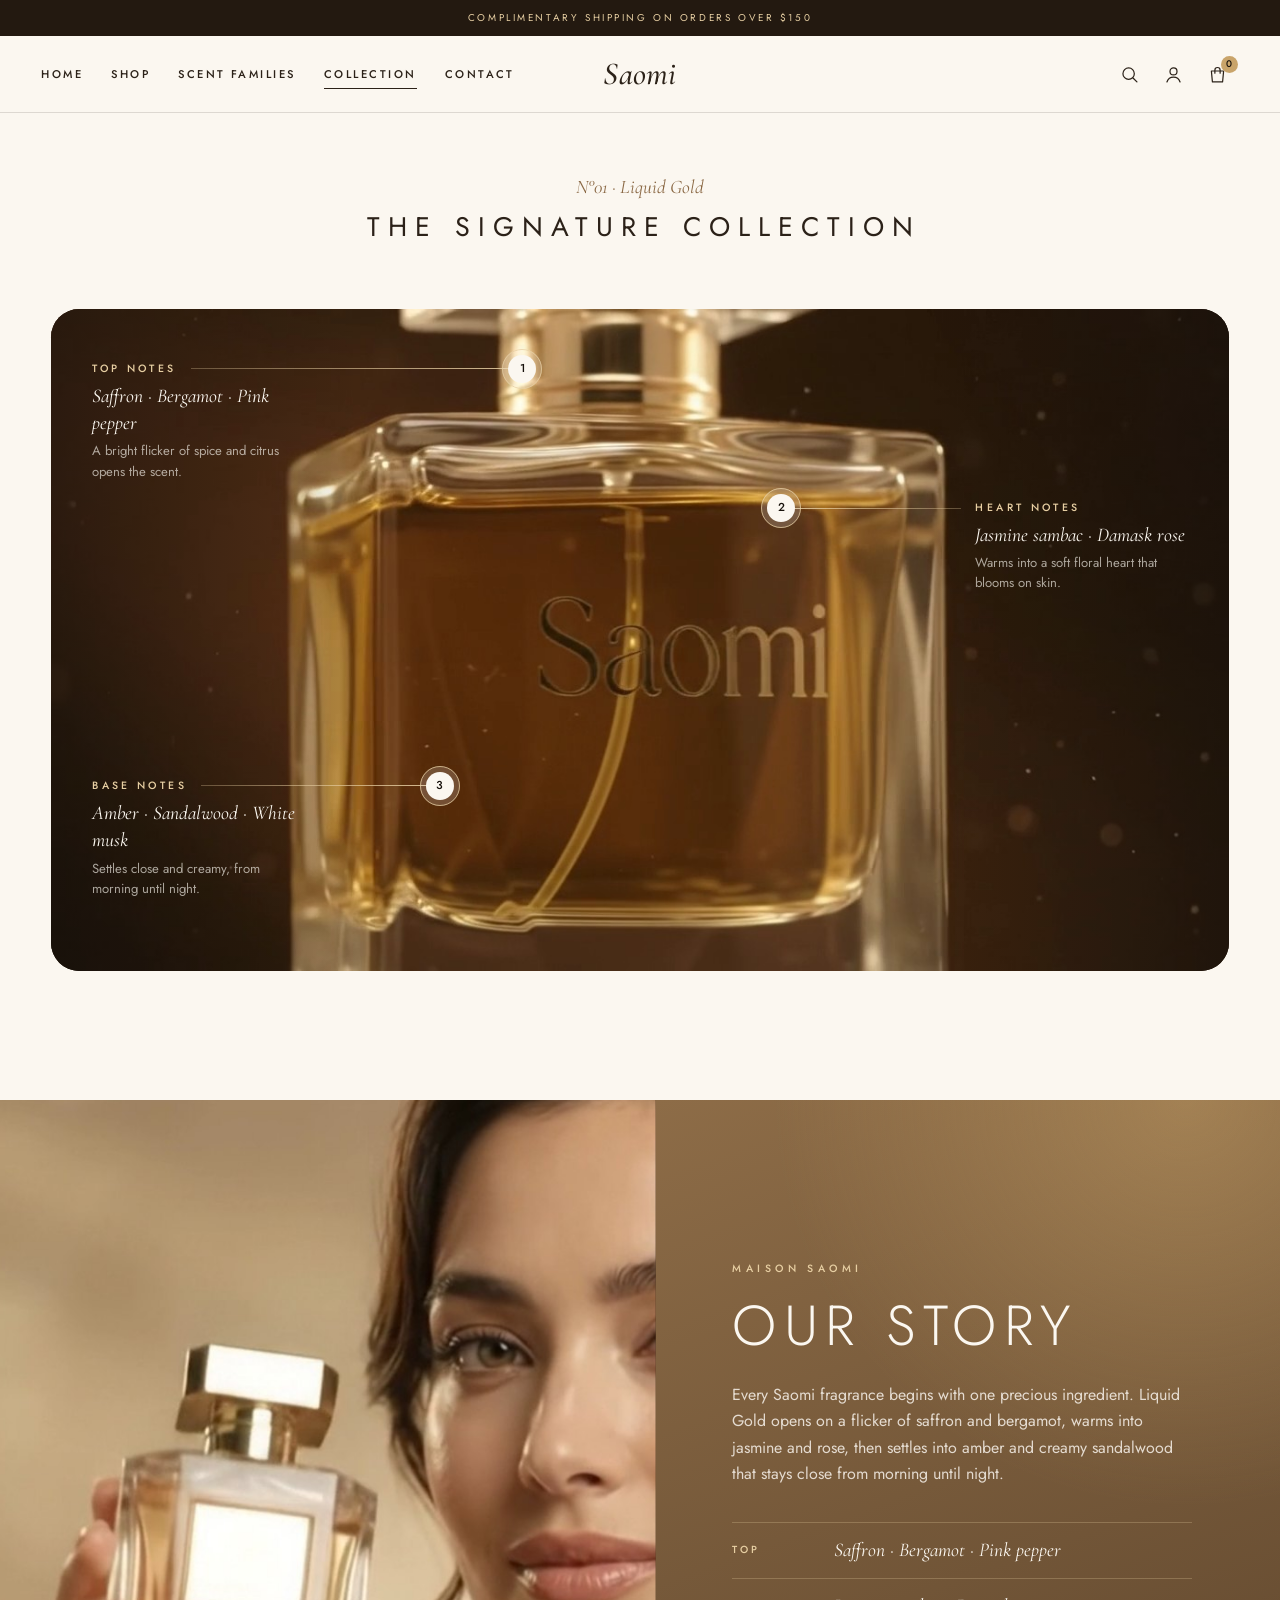
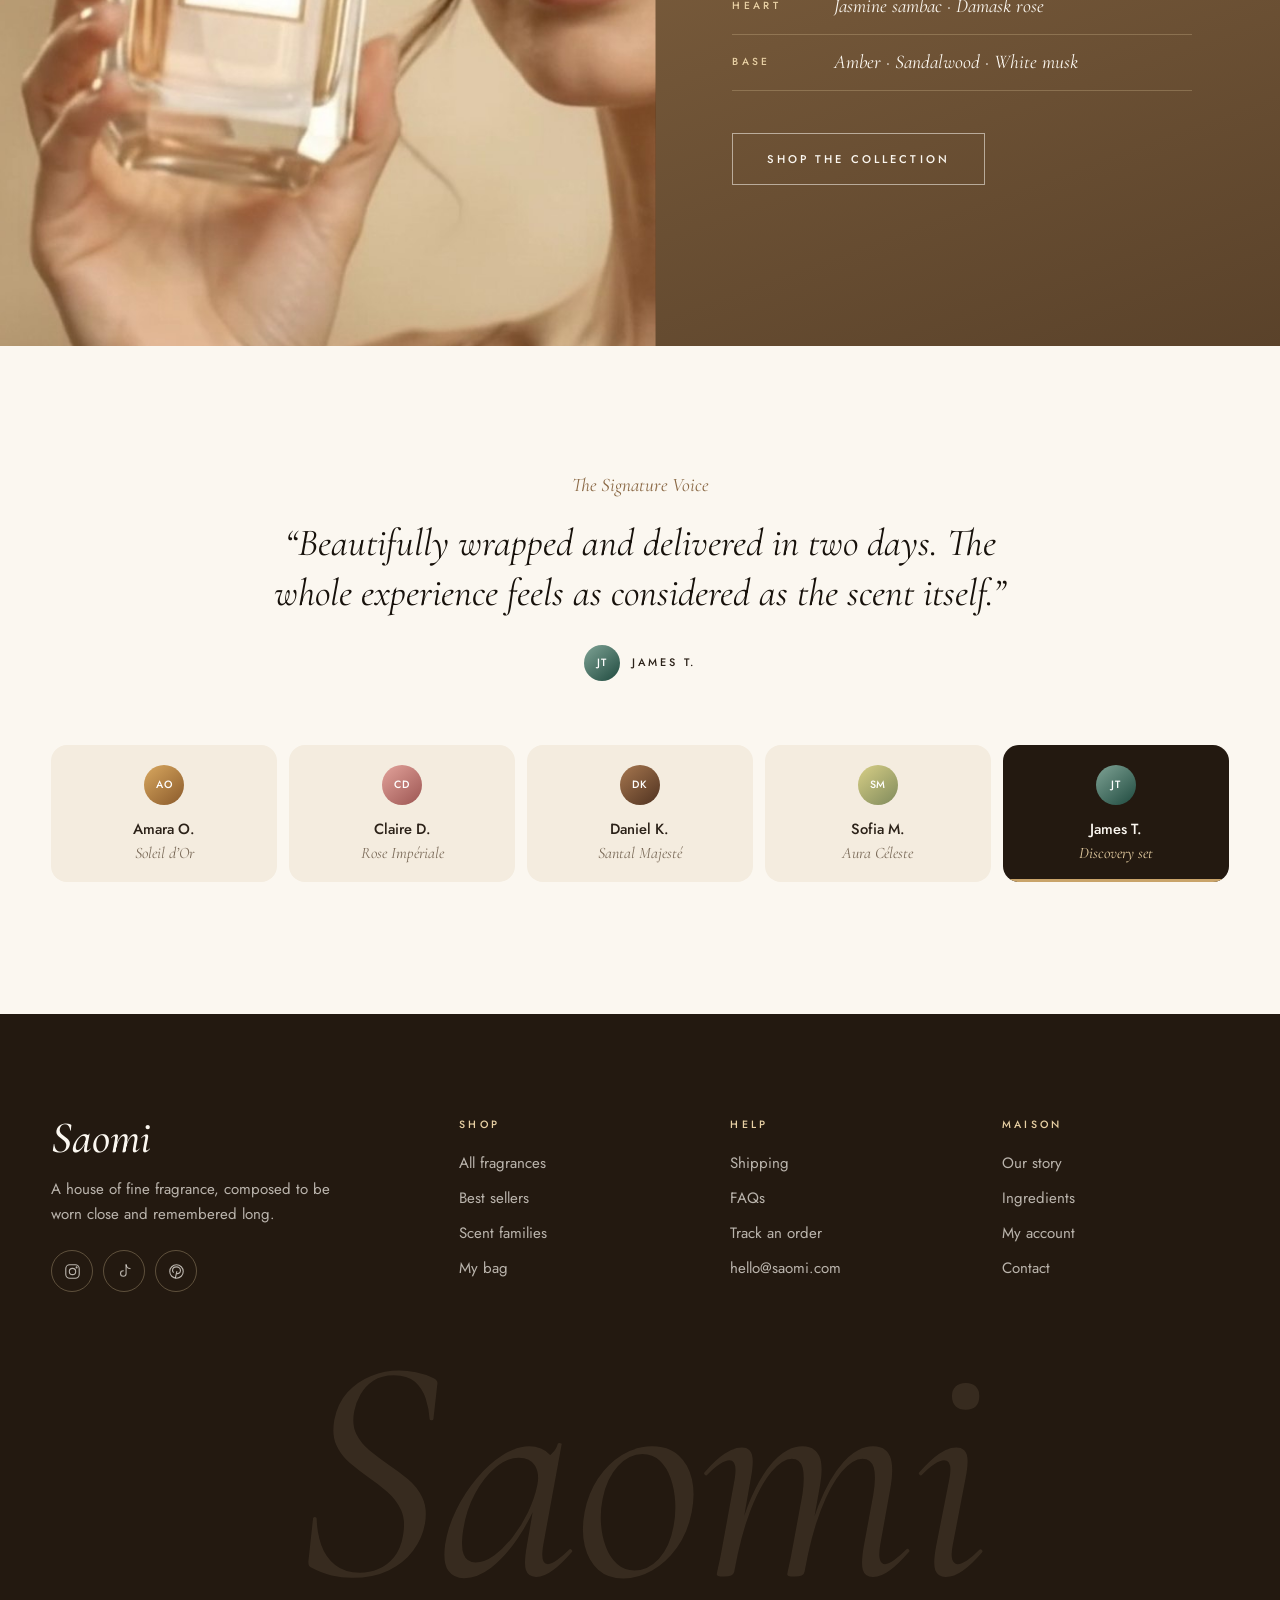
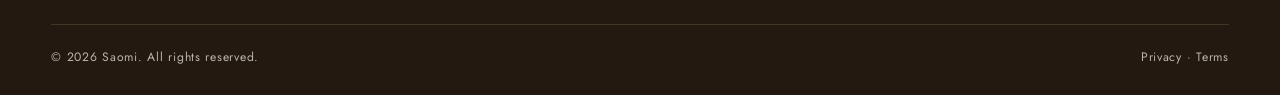
==== commit 73deb759: "Use the product photos, steady the card grid, and split sign-up into steps - Replace the drawn bottl" ====
--- a/collection.html
+++ b/collection.html
@@ -161,19 +161,19 @@
 
         <div class="voices__quotes" data-reveal>
           <figure class="voice is-active" id="voice-1" role="tabpanel" aria-labelledby="voice-tab-1">
-            <blockquote>“Liquid Gold is the first fragrance people stop me to ask about. Warm, soft, and it lasts from my morning coffee until dinner.”</blockquote>
+            <blockquote>“Soleil d’Or is the first fragrance people stop me to ask about. Warm, soft, and it lasts from my morning coffee until dinner.”</blockquote>
             <figcaption><span class="avatar" style="--a1:#d9a85f;--a2:#8a5a2b" aria-hidden="true">AO</span>Amara O.</figcaption>
           </figure>
           <figure class="voice" id="voice-2" role="tabpanel" aria-labelledby="voice-tab-2">
-            <blockquote>“Rose Nocturne feels like velvet. Deeper and more grown-up than any rose I have tried, and never too sweet.”</blockquote>
+            <blockquote>“Rose Impériale feels like velvet. Deeper and more grown-up than any rose I have tried, and never too sweet.”</blockquote>
             <figcaption><span class="avatar" style="--a1:#e3a39b;--a2:#9c5552" aria-hidden="true">CD</span>Claire D.</figcaption>
           </figure>
           <figure class="voice" id="voice-3" role="tabpanel" aria-labelledby="voice-tab-3">
-            <blockquote>“Santal Noir sits close to the skin all day. Subtle enough for the office, rich enough for the evening.”</blockquote>
+            <blockquote>“Santal Majesté sits close to the skin all day. Subtle enough for the office, rich enough for the evening.”</blockquote>
             <figcaption><span class="avatar" style="--a1:#a7774f;--a2:#4f3220" aria-hidden="true">DK</span>Daniel K.</figcaption>
           </figure>
           <figure class="voice" id="voice-4" role="tabpanel" aria-labelledby="voice-tab-4">
-            <blockquote>“Néroli Lumière is sunshine in a bottle. The two free samples helped me find my summer signature.”</blockquote>
+            <blockquote>“Aura Céleste is a breath of sea air. The two free samples helped me find my summer signature.”</blockquote>
             <figcaption><span class="avatar" style="--a1:#d8cf86;--a2:#7f8a5c" aria-hidden="true">SM</span>Sofia M.</figcaption>
           </figure>
           <figure class="voice" id="voice-5" role="tabpanel" aria-labelledby="voice-tab-5">
@@ -185,19 +185,19 @@
         <div class="voices__tabs" role="tablist" aria-label="Client reviews" data-reveal>
           <button class="voice-tab" id="voice-tab-1" type="button" role="tab" aria-selected="true" aria-controls="voice-1">
             <span class="avatar" style="--a1:#d9a85f;--a2:#8a5a2b" aria-hidden="true">AO</span>
-            <strong>Amara O.</strong><small>Liquid Gold</small>
+            <strong>Amara O.</strong><small>Soleil d’Or</small>
           </button>
           <button class="voice-tab" id="voice-tab-2" type="button" role="tab" aria-selected="false" aria-controls="voice-2" tabindex="-1">
             <span class="avatar" style="--a1:#e3a39b;--a2:#9c5552" aria-hidden="true">CD</span>
-            <strong>Claire D.</strong><small>Rose Nocturne</small>
+            <strong>Claire D.</strong><small>Rose Impériale</small>
           </button>
           <button class="voice-tab" id="voice-tab-3" type="button" role="tab" aria-selected="false" aria-controls="voice-3" tabindex="-1">
             <span class="avatar" style="--a1:#a7774f;--a2:#4f3220" aria-hidden="true">DK</span>
-            <strong>Daniel K.</strong><small>Santal Noir</small>
+            <strong>Daniel K.</strong><small>Santal Majesté</small>
           </button>
           <button class="voice-tab" id="voice-tab-4" type="button" role="tab" aria-selected="false" aria-controls="voice-4" tabindex="-1">
             <span class="avatar" style="--a1:#d8cf86;--a2:#7f8a5c" aria-hidden="true">SM</span>
-            <strong>Sofia M.</strong><small>Néroli Lumière</small>
+            <strong>Sofia M.</strong><small>Aura Céleste</small>
           </button>
           <button class="voice-tab" id="voice-tab-5" type="button" role="tab" aria-selected="false" aria-controls="voice-5" tabindex="-1">
             <span class="avatar" style="--a1:#7fa395;--a2:#1f4a3f" aria-hidden="true">JT</span>
--- a/css/styles.css
+++ b/css/styles.css
@@ -658,109 +658,6 @@
 }
 @keyframes marquee { to { transform: translateX(-50%); } }
 
-/* ---------- Bottle (pure CSS, tinted by --liquid; modelled on the bottle in the film) ---------- */
-
-.bottle {
-  position: relative;
-  display: block;
-  width: var(--bw, 140px);
-  aspect-ratio: 100 / 124;
-  container-type: inline-size;
-}
-.bottle::after {
-  content: "";
-  position: absolute; left: 4%; right: 4%; bottom: -6%;
-  height: 10%;
-  background: radial-gradient(closest-side, rgba(40, 26, 10, .32), transparent);
-  filter: blur(2px);
-  z-index: -1;
-}
-
-/* Gold atomiser */
-.bottle__cap {
-  position: absolute; left: 35%; width: 30%; top: 0; height: 13%;
-  border-radius: 3cqw 3cqw 1cqw 1cqw;
-  background: linear-gradient(90deg, #7a5722 0%, #d2ac62 16%, #fff1c8 32%, #e0bd76 50%, #a77b39 72%, #f0d7a0 86%, #7a5722 100%);
-  box-shadow: inset 0 -1.5cqw 2cqw rgba(80, 50, 10, .3), inset 0 1px 0 rgba(255, 255, 255, .7);
-}
-.bottle__cap::before {
-  content: "";
-  position: absolute; left: 50%; top: 24%;
-  width: 6cqw; height: 6cqw;
-  translate: -50% 0;
-  border-radius: 50%;
-  background: radial-gradient(circle, #4a3415 0 32%, #f5e4bb 40%, #c9a25c 70%);
-}
-
-/* Collar with a ring groove */
-.bottle__neck {
-  position: absolute; left: 30%; width: 40%; top: 12.5%; height: 10.5%;
-  border-radius: 1.5cqw;
-  background:
-    linear-gradient(180deg, rgba(255, 255, 255, .55) 0 7%, transparent 7% 44%, rgba(70, 44, 10, .38) 44% 50%, rgba(255, 255, 255, .35) 50% 54%, transparent 54%),
-    linear-gradient(90deg, #7a5722 0%, #d8b46b 16%, #fff3cf 34%, #e5c47f 52%, #a77b39 74%, #f2dba6 88%, #7a5722 100%);
-  box-shadow: 0 1.2cqw 1.6cqw -1cqw rgba(60, 38, 8, .45);
-}
-
-/* Thick clear glass */
-.bottle__glass {
-  position: absolute; left: 0; right: 0; top: 22%; bottom: 0;
-  border-radius: 9cqw;
-  background:
-    linear-gradient(90deg, rgba(255, 255, 255, .9) 0%, rgba(255, 255, 255, .28) 5%, rgba(255, 255, 255, .05) 22%, rgba(255, 255, 255, .05) 78%, rgba(255, 255, 255, .32) 95%, rgba(255, 255, 255, .85) 100%),
-    color-mix(in oklab, var(--liquid, #d9a85f), white 80%);
-  box-shadow:
-    inset 0 0 0 1px rgba(255, 255, 255, .95),
-    inset 0 1.5cqw 2cqw rgba(255, 255, 255, .7),
-    inset 0 -3cqw 5cqw rgba(60, 40, 15, .1),
-    0 14cqw 18cqw -12cqw rgba(40, 28, 12, .5);
-}
-
-/* Liquid */
-.bottle__glass::before {
-  content: "";
-  position: absolute; inset: 9% 8% 10%;
-  border-radius: 6cqw;
-  background:
-    linear-gradient(180deg,
-      color-mix(in oklab, var(--liquid, #d9a85f), white 26%) 0%,
-      var(--liquid, #d9a85f) 42%,
-      color-mix(in oklab, var(--liquid, #d9a85f), #2b1606 30%) 100%);
-  box-shadow:
-    inset 0 1.2cqw 0 rgba(255, 255, 255, .38),
-    inset 0 0 0 1px rgba(255, 255, 255, .25),
-    inset 0 -4cqw 8cqw rgba(40, 20, 5, .2);
-}
-
-/* Highlight streak */
-.bottle__glass::after {
-  content: "";
-  position: absolute; left: 5%; top: 7%;
-  width: 4.5%; height: 78%;
-  border-radius: 3cqw;
-  background: linear-gradient(180deg, rgba(255, 255, 255, .95), rgba(255, 255, 255, .08));
-}
-
-/* Engraved wordmark */
-.bottle__label {
-  position: absolute; left: 10%; right: 10%; top: 30%;
-  z-index: 1;
-  display: grid; justify-items: center; gap: 2cqw;
-  text-align: center;
-  color: var(--engrave, color-mix(in oklab, var(--liquid, #d9a85f), #1d0f04 72%));
-}
-.bottle__label em {
-  font: normal 500 16cqw/1 var(--font-serif);
-  letter-spacing: -.01em;
-  text-shadow: 0 1px 0 rgba(255, 255, 255, .3);
-}
-.bottle__label small {
-  font-size: 3.4cqw; font-weight: 500; line-height: 1.2;
-  letter-spacing: .24em; text-transform: uppercase;
-  white-space: nowrap;
-  opacity: .78;
-}
-
 /* ---------- Split section head (title left, copy right) ---------- */
 
 .section-head--split { display: grid; gap: 18px; justify-items: start; text-align: left; }
@@ -849,7 +746,7 @@
 
 .shop__more { display: none; margin-top: 30px; }
 
-@media (min-width: 1180px) {
+@media (min-width: 1280px) {
   .shop__layout {
     grid-template-columns: minmax(250px, 290px) minmax(0, 1fr);
     column-gap: clamp(48px, 5vw, 84px);
@@ -860,53 +757,38 @@
   .shop__more { display: inline-flex; }
 }
 
-/* Track: a swipe row on phones, a grid from 640px */
+/* Shop grid: columns only ever increase with the screen (2 up to 899px, then 3),
+   so cards never jump between layouts. The home page row is set up further down. */
 .carousel { position: relative; }
 
-/* Positioned so absolutely positioned children (e.g. .sr-only labels) are clipped
-   by the scroller instead of widening the mobile layout viewport. */
 .products {
   position: relative;
-  display: flex;
-  gap: 16px;
-  margin: 0 calc(-1 * var(--gutter));
-  padding: 4px var(--gutter) 8px;
-  overflow-x: auto;
-  scroll-snap-type: x mandatory;
-  scroll-padding-inline: var(--gutter);
-  overscroll-behavior-x: contain;
-  scrollbar-width: none;
-}
-.products::-webkit-scrollbar { display: none; }
+  display: grid;
+  grid-template-columns: repeat(2, minmax(0, 1fr));
+  gap: 32px 12px;
+}
 
 .product {
   position: relative;
-  flex: 0 0 calc((100% - 16px) / 1.3);
+  min-width: 0;
   container-type: inline-size;
   display: flex; flex-direction: column;
-  scroll-snap-align: start;
 }
 .product[hidden] { display: none; }
-.product.is-entering { animation: card-in .7s var(--ease-out) both; animation-delay: calc(var(--n, 0) * 70ms); }
-@keyframes card-in { from { opacity: 0; transform: translateY(22px); } }
-
-@media (min-width: 640px) {
-  .products {
-    display: grid;
-    grid-template-columns: repeat(2, minmax(0, 1fr));
-    gap: 44px 20px;
-    margin: 0; padding: 0;
-    overflow: visible;
-  }
+/* Cards fade in place rather than sliding, so the grid stays put while it appears. */
+.js .product[data-reveal] { transform: none; }
+.product.is-entering { animation: card-in .6s var(--ease-out) both; animation-delay: calc(var(--n, 0) * 60ms); }
+@keyframes card-in { from { opacity: 0; } }
+
+@media (min-width: 560px) {
+  .products { gap: 40px 18px; }
 }
 @media (min-width: 900px) {
-  .products { grid-template-columns: repeat(3, minmax(0, 1fr)); gap: 52px clamp(16px, 2vw, 26px); }
-}
-@media (min-width: 1180px) and (max-width: 1279px) {
-  .products { grid-template-columns: repeat(2, minmax(0, 1fr)); }
-}
-
-/* Media: tinted studio backdrop. Sizes use cqw (the card is the container). */
+  .products { grid-template-columns: repeat(3, minmax(0, 1fr)); gap: 52px clamp(18px, 2vw, 26px); }
+}
+
+/* Media: the product photograph, cropped to the same 4:5 frame on every card so rows line up.
+   The tint behind it only shows while the photo loads. */
 .product__media {
   position: relative;
   aspect-ratio: 4 / 5;
@@ -914,78 +796,20 @@
   overflow: hidden;
   isolation: isolate;
   border-radius: 16px;
-  background:
-    radial-gradient(64% 46% at 50% 36%, color-mix(in oklab, var(--liquid), #fffaf1 78%) 0%, transparent 72%),
-    linear-gradient(180deg, color-mix(in oklab, var(--liquid), #fbf7f0 66%) 0%, color-mix(in oklab, var(--liquid), #fbf7f0 38%) 100%);
-}
-
-.product__stage { position: absolute; inset: 0; }
-
-.product__plinth {
-  position: absolute; left: 50%; bottom: 14cqw;
-  width: 60cqw; height: 19cqw;
-  translate: -50% 0;
-  border-radius: 0 0 50% 50% / 0 0 28% 28%;
-  background: linear-gradient(90deg,
-    color-mix(in oklab, var(--liquid), #e4d6bf 70%) 0%,
-    #fbf7f0 36%, #f5ede0 62%,
-    color-mix(in oklab, var(--liquid), #d8c6aa 70%) 100%);
-  box-shadow: 0 36px 40px -30px rgba(40, 25, 10, .55);
-}
-.product__plinth::before {
-  content: "";
-  position: absolute; left: 0; right: 0; top: 0;
-  height: 10cqw;
-  translate: 0 -50%;
-  border-radius: 50%;
-  background: radial-gradient(ellipse at 50% 38%, #fffdf8 0%, #f3eadb 68%, color-mix(in oklab, var(--liquid), #e6d8c2 72%) 100%);
-}
-
-.product__stage .bottle {
-  --bw: 44cqw;
-  position: absolute; left: 50%; bottom: 31cqw;
-  translate: -50% 0;
-  transition: transform 1s var(--ease-out);
-}
-
-.product__no {
-  position: absolute; left: 16px; bottom: 12px;
-  font: italic 400 1.05rem/1 var(--font-serif);
-  color: color-mix(in oklab, var(--liquid), #1d1006 62%);
-  opacity: .75;
-}
-
-/* Duotone mood photograph: grey image, shadows lifted to a deep tone, highlights tinted */
-.product__mood {
-  position: absolute; inset: 0; z-index: 2;
-  overflow: hidden;
-  isolation: isolate;
-  clip-path: inset(100% 0 0 0);
-  transition: clip-path .9s var(--ease-io);
-}
-.product__mood img {
+  background: color-mix(in oklab, var(--liquid), #fbf7f0 70%);
+}
+
+/* Every bottle sits in the middle of its photo, so a centred crop keeps it whole. */
+.product__photo {
+  position: absolute; inset: 0;
   width: 100%; height: 100%;
   object-fit: cover;
-  filter: grayscale(1) contrast(1.16) brightness(1.1);
-  transform: scale(1.14);
-  transition: transform 1.6s var(--ease-out);
-}
-.product__mood::before,
-.product__mood::after {
-  content: "";
-  position: absolute; inset: 0; z-index: 1;
-  pointer-events: none;
-}
-.product__mood::before { background: color-mix(in oklab, var(--liquid), #1a0c04 78%); mix-blend-mode: lighten; }
-.product__mood::after { background: color-mix(in oklab, var(--liquid), #fff1dc 14%); mix-blend-mode: multiply; }
-
-.product.is-mood .product__mood { clip-path: inset(0); }
-.product.is-mood .product__mood img { transform: none; }
+  object-position: 50% 50%;
+  transition: transform 1.2s var(--ease-out);
+}
 
 @media (hover: hover) {
-  .product:hover .product__mood { clip-path: inset(0); }
-  .product:hover .product__mood img { transform: none; }
-  .product:hover .product__stage .bottle { transform: translateY(-8px); }
+  .product:hover .product__photo { transform: scale(1.05); }
 }
 
 .badge {
@@ -997,9 +821,8 @@
   white-space: nowrap;
 }
 
-.product__wish,
-.product__flip {
-  position: absolute; right: 12px; z-index: 3;
+.product__wish {
+  position: absolute; top: 12px; right: 12px; z-index: 3;
   width: 38px; height: 38px;
   display: grid; place-items: center;
   border-radius: 50%;
@@ -1009,17 +832,10 @@
   color: var(--ink);
   transition: background-color .3s ease;
 }
-.product__wish { top: 12px; }
-.product__flip { bottom: 12px; }
-.product__wish:hover, .product__flip:hover { background: var(--ivory); }
-.product__wish svg, .product__flip svg { width: 18px; height: 18px; transition: fill .3s ease, stroke .3s ease, transform .5s var(--ease-out); }
+.product__wish:hover { background: var(--ivory); }
+.product__wish svg { width: 18px; height: 18px; transition: fill .3s ease, stroke .3s ease, transform .5s var(--ease-out); }
 .product__wish[aria-pressed="true"] svg { fill: var(--gold-deep); stroke: var(--gold-deep); animation: heart-pop .5s var(--ease-out); }
-.product.is-mood .product__flip svg { transform: rotate(180deg); }
 @keyframes heart-pop { 40% { transform: scale(1.3); } }
-
-@media (hover: hover) {
-  .product__flip { display: none; }
-}
 
 /* Body */
 .product__body { flex: 1; display: flex; flex-direction: column; }
@@ -1072,10 +888,49 @@
 .product__add svg { width: 17px; height: 17px; }
 .product__add:hover, .product__add.is-added { background: var(--gold-deep); }
 
-/* Narrow cards: sizes take their own row */
-@container (max-width: 250px) {
-  .product__buy { flex-wrap: wrap; }
+/* Narrow cards: sizes take their own full-width row, with Add below */
+@container (max-width: 270px) {
+  .product__buy { flex-wrap: wrap; gap: 8px; }
+  .product__buy .sizes { flex: 1 1 100%; }
+  .product__buy .sizes label { flex: 1; }
+  .product__buy .sizes span { padding-inline: 4px; text-align: center; }
   .product__add { flex: 1; }
+}
+
+/* Phone-size cards (two per row): smaller type, price under the name, notes held to two lines
+   so every card in a row lines up. */
+@container (max-width: 210px) {
+  .product__media { margin-bottom: 12px; border-radius: 12px; }
+  .badge { top: 10px; left: 10px; padding: 4px 7px; font-size: .5rem; letter-spacing: .2em; }
+  .product__wish { top: 8px; right: 8px; width: 32px; height: 32px; }
+  .product__wish svg { width: 15px; height: 15px; }
+  .product__head { flex-direction: column; align-items: flex-start; gap: 2px; }
+  .product__name {
+    max-width: 100%;
+    overflow: hidden;
+    font-size: 1.18rem;
+    white-space: nowrap;
+    text-overflow: ellipsis;
+  }
+  .price { font-size: .86rem; }
+  .product__notes {
+    display: -webkit-box;
+    -webkit-box-orient: vertical;
+    -webkit-line-clamp: 2;
+    min-height: 3.3em;
+    margin: 6px 0 12px;
+    overflow: hidden;
+    line-height: 1.65;
+    letter-spacing: .14em;
+  }
+  .product__buy { padding-top: 12px; }
+  .product__add { height: 38px; padding: 0 12px; }
+}
+
+/* Smallest phones (320px screens): tighter size chips so all three fit */
+@container (max-width: 150px) {
+  .product__buy .sizes { gap: 3px; }
+  .product__buy .sizes span { padding: 6px 1px; font-size: .56rem; letter-spacing: 0; }
 }
 
 .carousel__controls {
@@ -1142,16 +997,13 @@
   transform: perspective(1100px) rotateX(var(--rx, 0deg)) rotateY(var(--ry, 0deg));
   transition: transform .7s var(--ease-out);
 }
-.family-card__media::before {
-  /* plinth */
-  content: "";
-  position: absolute; left: 50%; bottom: 13%;
-  width: 62%; height: 9%;
-  translate: -50% 0;
-  z-index: -1;
-  border-radius: 50%;
-  background: radial-gradient(closest-side, rgba(255, 255, 255, .55), rgba(255, 255, 255, 0));
-}
+.family-card__photo {
+  position: absolute; inset: 0;
+  width: 100%; height: 100%;
+  object-fit: cover;
+  transition: transform 1.2s var(--ease-out);
+}
+.family-card:hover .family-card__photo { transform: scale(1.05); }
 .family-card__media::after {
   content: "";
   position: absolute; inset: 0;
@@ -1162,28 +1014,8 @@
 }
 .family-card:hover .family-card__media::after { opacity: 1; }
 
-.family-card__word {
-  position: absolute; left: 0; right: 0; top: 14%;
-  z-index: -1;
-  text-align: center;
-  font: italic 400 22cqw/1 var(--font-serif);
-  color: color-mix(in oklab, var(--c2), #3b2414 18%);
-  opacity: .3;
-  transition: transform 1s var(--ease-out), opacity .6s ease;
-}
-.family-card:hover .family-card__word { transform: translateY(-6px); opacity: .42; }
-
-.family-card .bottle {
-  --bw: 44%;
-  margin-top: 22%;
-  transition: transform 1s var(--ease-out);
-}
-.family-card:hover .bottle { transform: translateY(-10px) rotate(-2.5deg); }
-
 @media (min-width: 1024px) {
   .family-card__media { aspect-ratio: 9 / 10; }
-  .family-card__word { top: 11%; }
-  .family-card .bottle { --bw: 40%; margin-top: 20%; }
 }
 
 .family-card__body {
@@ -1857,18 +1689,34 @@
 }
 .row-head .section-title { text-indent: 0; }
 
-@media (min-width: 640px) and (max-width: 1023px) {
+/* Home row: one row of four. On smaller screens it becomes a swipe row with the next card
+   peeking in (positioned so .sr-only children are clipped by it, not the page). */
+.products.products--row {
+  display: flex;
+  gap: 16px;
+  margin: 0 calc(-1 * var(--gutter));
+  padding: 4px var(--gutter) 8px;
+  overflow-x: auto;
+  scroll-snap-type: x mandatory;
+  scroll-padding-inline: var(--gutter);
+  overscroll-behavior-x: contain;
+  scrollbar-width: none;
+}
+.products--row::-webkit-scrollbar { display: none; }
+.products--row .product { flex: 0 0 calc((100% - 16px) / 1.3); scroll-snap-align: start; }
+
+@media (min-width: 480px) {
+  .products.products--row { gap: 20px; }
+  .products--row .product { flex-basis: calc((100% - 20px) / 2.2); }
+}
+@media (min-width: 1024px) {
   .products.products--row {
-    display: flex;
-    gap: 20px;
-    margin: 0 calc(-1 * var(--gutter));
-    padding: 4px var(--gutter) 8px;
-    overflow-x: auto;
+    display: grid;
+    grid-template-columns: repeat(4, minmax(0, 1fr));
+    gap: clamp(16px, 1.8vw, 26px);
+    margin: 0; padding: 0;
+    overflow: visible;
   }
-  .products--row .product { flex: 0 0 calc((100% - 20px) / 2.2); }
-}
-@media (min-width: 1024px) {
-  .products.products--row { grid-template-columns: repeat(4, minmax(0, 1fr)); gap: clamp(16px, 1.8vw, 26px); }
 }
 
 /* ---------- Shop page extras ---------- */
@@ -2093,31 +1941,29 @@
   color: var(--muted);
 }
 
-.line {
+.cart-line {
   display: grid; grid-template-columns: 96px minmax(0, 1fr) auto;
   gap: 16px 22px; align-items: center;
   padding: 22px 0;
   border-bottom: 1px solid var(--line);
 }
-.line__media {
+.cart-line__media {
   aspect-ratio: 4 / 5;
   display: grid; place-items: center;
   overflow: hidden;
   border-radius: 12px;
-  container-type: inline-size;
-  background: linear-gradient(180deg, color-mix(in oklab, var(--liquid), #fbf7f0 66%), color-mix(in oklab, var(--liquid), #fbf7f0 40%));
-}
-.line__media .bottle { --bw: 54cqw; }
-.line__media .bottle::after { display: none; }
-.line__name { font: 500 1.35rem/1.15 var(--font-serif); }
-.line__meta {
+  background: var(--sand);
+}
+.cart-line__media img { width: 100%; height: 100%; object-fit: cover; }
+.cart-line__name { font: 500 1.35rem/1.15 var(--font-serif); }
+.cart-line__meta {
   margin-top: 4px;
   font-size: .62rem; font-weight: 500;
   letter-spacing: .2em; text-transform: uppercase;
   color: var(--muted);
 }
-.line__controls { display: flex; flex-wrap: wrap; align-items: center; gap: 12px 18px; margin-top: 14px; }
-.line__total { align-self: start; font-size: 1rem; letter-spacing: .06em; }
+.cart-line__controls { display: flex; flex-wrap: wrap; align-items: center; gap: 12px 18px; margin-top: 14px; }
+.cart-line__total { align-self: start; font-size: 1rem; letter-spacing: .06em; }
 
 .qty { display: inline-flex; align-items: center; border: 1px solid rgba(43, 33, 24, .22); }
 .qty button {
@@ -2130,18 +1976,18 @@
 .qty button:disabled { opacity: .35; cursor: default; }
 .qty output { min-width: 30px; text-align: center; font-size: .9rem; }
 
-.line__remove {
+.cart-line__remove {
   border-bottom: 1px solid currentColor;
   font-size: .62rem; font-weight: 500;
   letter-spacing: .2em; text-transform: uppercase;
   color: var(--muted);
   transition: color .3s ease;
 }
-.line__remove:hover { color: var(--text); }
+.cart-line__remove:hover { color: var(--text); }
 
 @media (max-width: 479px) {
-  .line { grid-template-columns: 76px minmax(0, 1fr); }
-  .line__total { grid-column: 2; }
+  .cart-line { grid-template-columns: 76px minmax(0, 1fr); }
+  .cart-line__total { grid-column: 2; }
 }
 
 .cart__summary { padding: clamp(24px, 3vw, 36px); background: var(--cream); }
@@ -2175,7 +2021,14 @@
   padding: clamp(28px, 5vw, 64px) 0;
   text-align: center;
 }
-.cart__empty .bottle { --bw: 96px; margin-bottom: 22px; }
+.cart__empty-photo {
+  width: 112px; height: auto;
+  aspect-ratio: 4 / 5;
+  margin-bottom: 22px;
+  object-fit: cover;
+  border-radius: 56px 56px 14px 14px;
+  background: var(--sand);
+}
 .cart__empty .section-title,
 .cart__done .section-title { text-indent: 0; }
 .cart__empty p,
@@ -2330,7 +2183,55 @@
 .code-input input:focus { outline: none; border-color: var(--text); box-shadow: 0 0 0 3px rgba(201, 164, 106, .3); }
 .code-input.is-invalid input { border-color: #a1402f; }
 .auth__lead strong { color: var(--text); font-weight: 500; }
-[data-reset-form][hidden], [data-verify-form][hidden], [data-verify-switch][hidden] { display: none; }
+[data-password-step][hidden], [data-verify-form][hidden], [data-verify-switch][hidden], .steps[hidden], .notice[hidden] { display: none; }
+
+/* Sign-up / reset progress: 1 details → 2 verify email → 3 password */
+.steps {
+  display: flex; align-items: center; gap: 10px;
+  margin-bottom: 28px;
+  font-size: .6rem; font-weight: 500;
+  letter-spacing: .2em; text-transform: uppercase;
+  color: var(--muted);
+}
+.steps li { display: inline-flex; align-items: center; gap: 8px; white-space: nowrap; }
+.steps li + li::before {
+  content: "";
+  flex: none;
+  width: clamp(12px, 2.4vw, 26px); height: 1px;
+  margin-right: 2px;
+  background: rgba(43, 33, 24, .22);
+}
+.steps__num {
+  flex: none;
+  width: 24px; height: 24px;
+  display: grid; place-items: center;
+  border: 1px solid rgba(43, 33, 24, .25);
+  border-radius: 50%;
+  font-size: .7rem; letter-spacing: 0;
+  transition: background-color .3s ease, border-color .3s ease, color .3s ease;
+}
+.steps .is-current { color: var(--text); }
+.steps .is-current .steps__num { background: var(--ink); border-color: var(--ink); color: var(--ivory); }
+.steps .is-done .steps__num {
+  border-color: #5f7d4f;
+  background: #5f7d4f url("data:image/svg+xml,%3Csvg xmlns='http://www.w3.org/2000/svg' viewBox='0 0 24 24' fill='none' stroke='white' stroke-width='3' stroke-linecap='round' stroke-linejoin='round'%3E%3Cpath d='m6 12.5 4 4 8-9'/%3E%3C/svg%3E") center / 12px no-repeat;
+  color: transparent;
+}
+
+/* Small screens: numbers for every step, the label only for the current one */
+@media (max-width: 559px) {
+  .steps li:not(.is-current) .steps__label { display: none; }
+}
+
+.notice {
+  display: flex; align-items: center; gap: 10px;
+  padding: 12px 14px;
+  border: 1px solid rgba(95, 125, 79, .3);
+  background: rgba(95, 125, 79, .1);
+  font-size: .9rem;
+  color: #3f5a33;
+}
+.notice svg { flex: none; width: 20px; height: 20px; }
 
 /* ---------- My account: security ---------- */
 
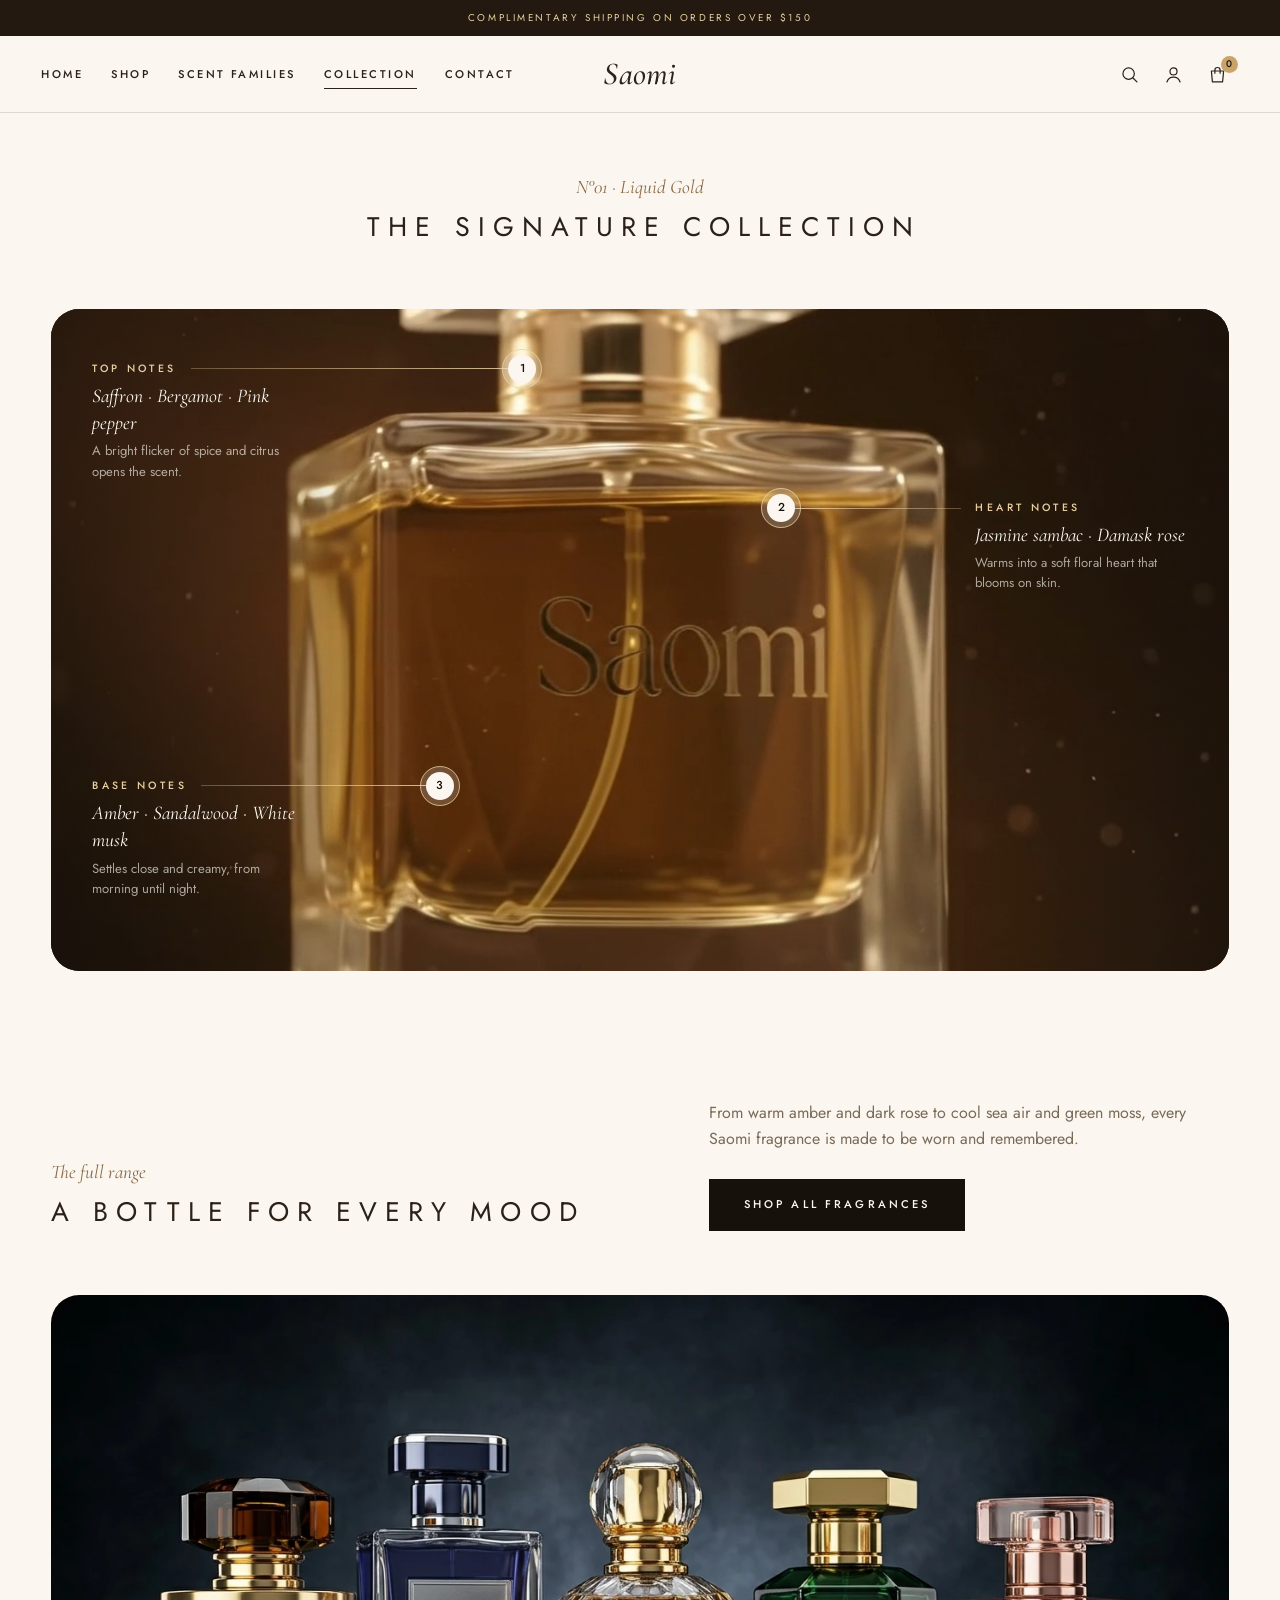
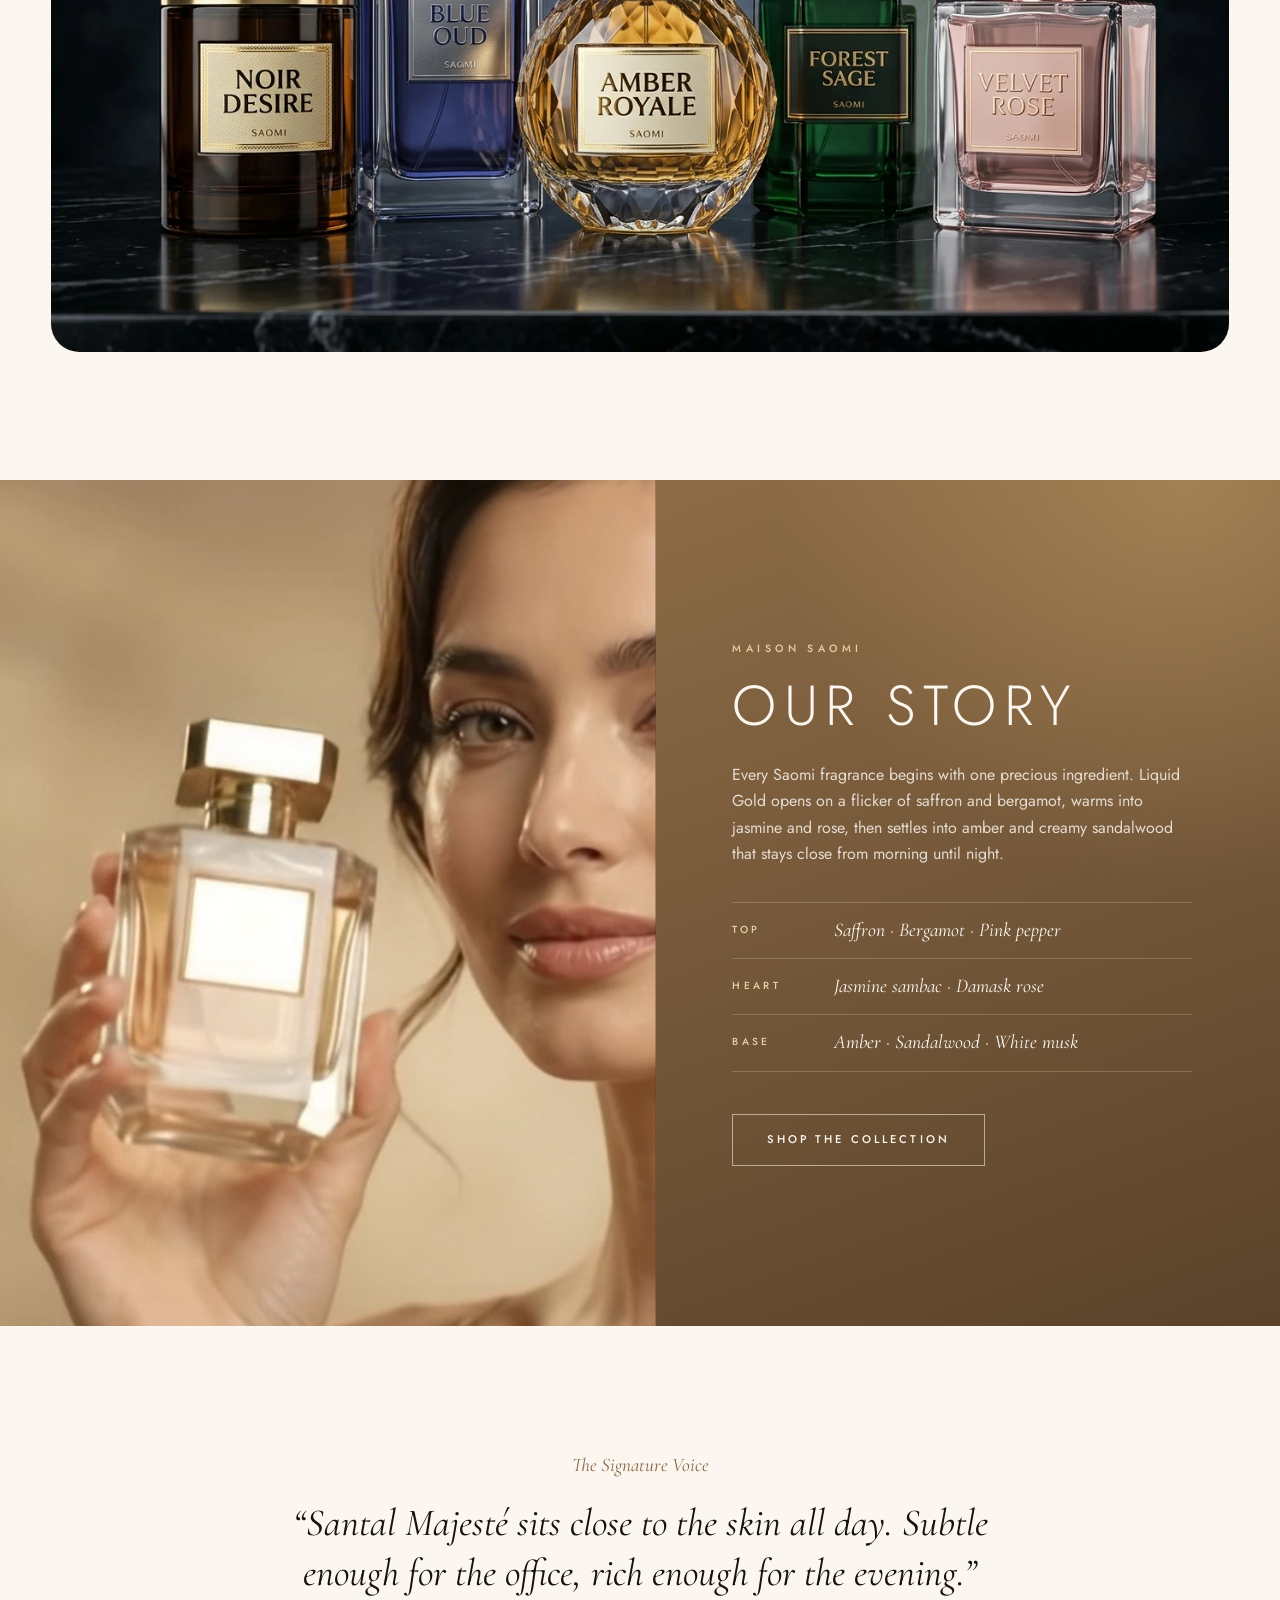
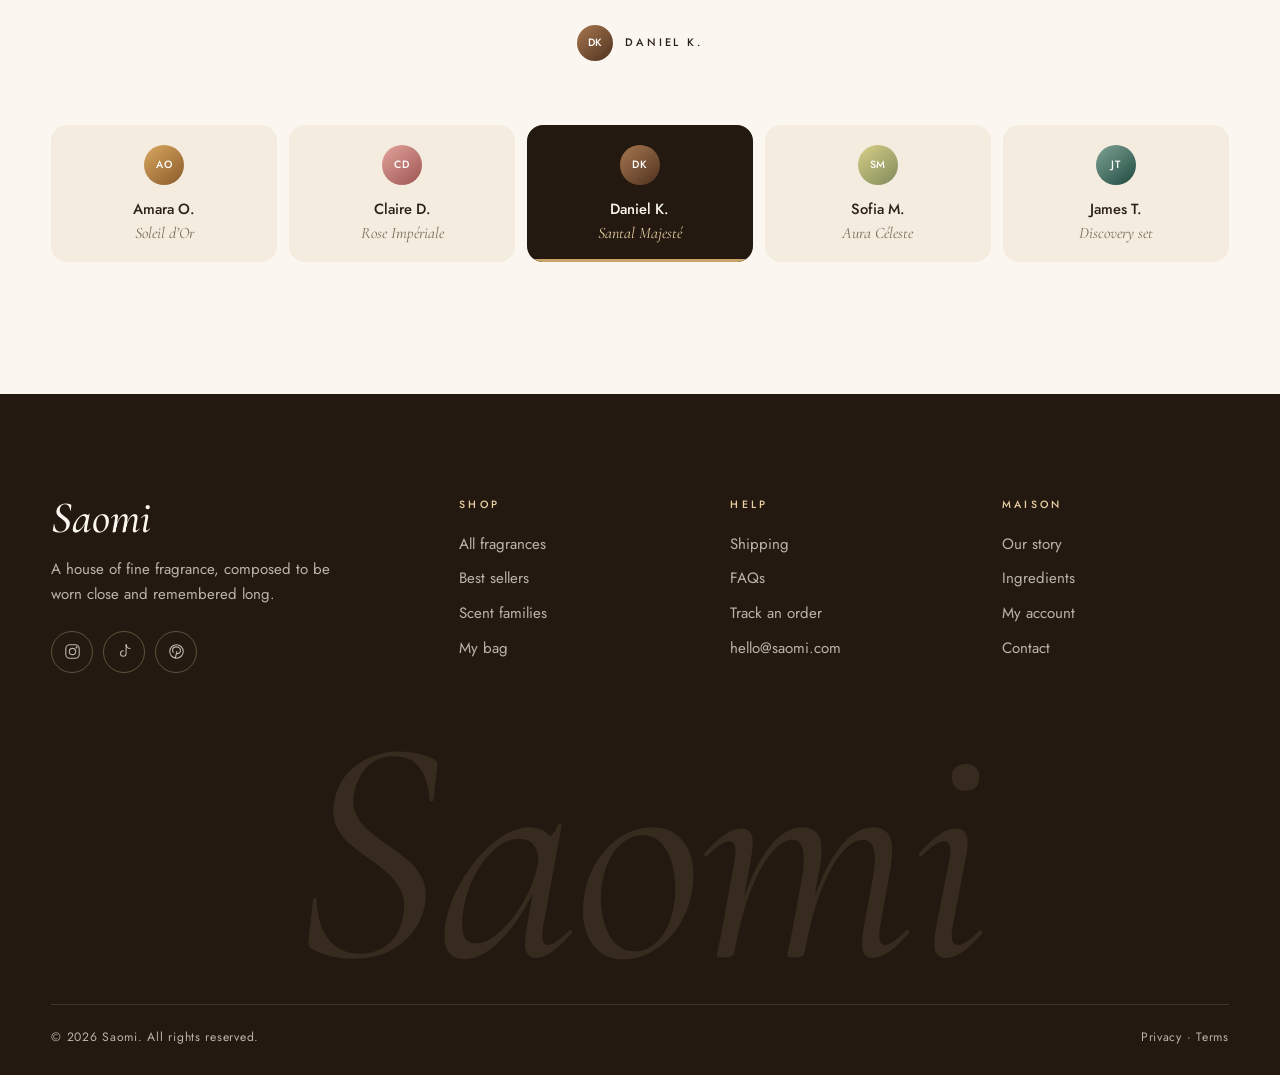
==== commit fc64c81e: "Add seven new fragrances and the range photo on the Collection page - New products with their photos" ====
--- a/collection.html
+++ b/collection.html
@@ -131,6 +131,26 @@
       </div>
     </section>
 
+    <!-- The range, side by side -->
+    <section class="section lineup" id="range" aria-labelledby="range-title">
+      <div class="container">
+        <header class="section-head section-head--split" data-reveal>
+          <div class="section-head__main">
+            <p class="kicker">The full range</p>
+            <h2 class="section-title" id="range-title">A Bottle for Every Mood</h2>
+          </div>
+          <div class="section-head__aside">
+            <p class="section-text">From warm amber and dark rose to cool sea air and green moss, every Saomi fragrance is made to be worn and remembered.</p>
+            <a class="btn btn--dark" href="shop.html">Shop all fragrances</a>
+          </div>
+        </header>
+
+        <figure class="lineup__stage" data-reveal>
+          <img src="assets/img/collection-lineup.webp" alt="Five Saomi perfume bottles side by side on black marble: Noir Desire, Blue Oud, Amber Royale, Forest Sage and Velvet Rose" width="1376" height="768" loading="lazy" decoding="async">
+        </figure>
+      </div>
+    </section>
+
     <!-- Signature collection (split) -->
     <section class="feature" id="story" aria-labelledby="story-title">
       <div class="feature__media" data-reveal="clip">
--- a/css/styles.css
+++ b/css/styles.css
@@ -1053,6 +1053,23 @@
 
 .spotlight { padding-top: 0; }
 
+/* Collection page: the range photographed side by side, shown whole at every width */
+.lineup { padding-top: 0; }
+.lineup__stage {
+  overflow: hidden;
+  border-radius: clamp(20px, 2.2vw, 32px);
+  background: var(--espresso);
+}
+.lineup__stage img {
+  width: 100%; height: auto;
+  aspect-ratio: 1376 / 768;
+  object-fit: cover;
+  transition: transform 1.4s var(--ease-out);
+}
+@media (hover: hover) {
+  .lineup__stage:hover img { transform: scale(1.03); }
+}
+
 .spotlight__stage {
   position: relative;
   overflow: hidden;
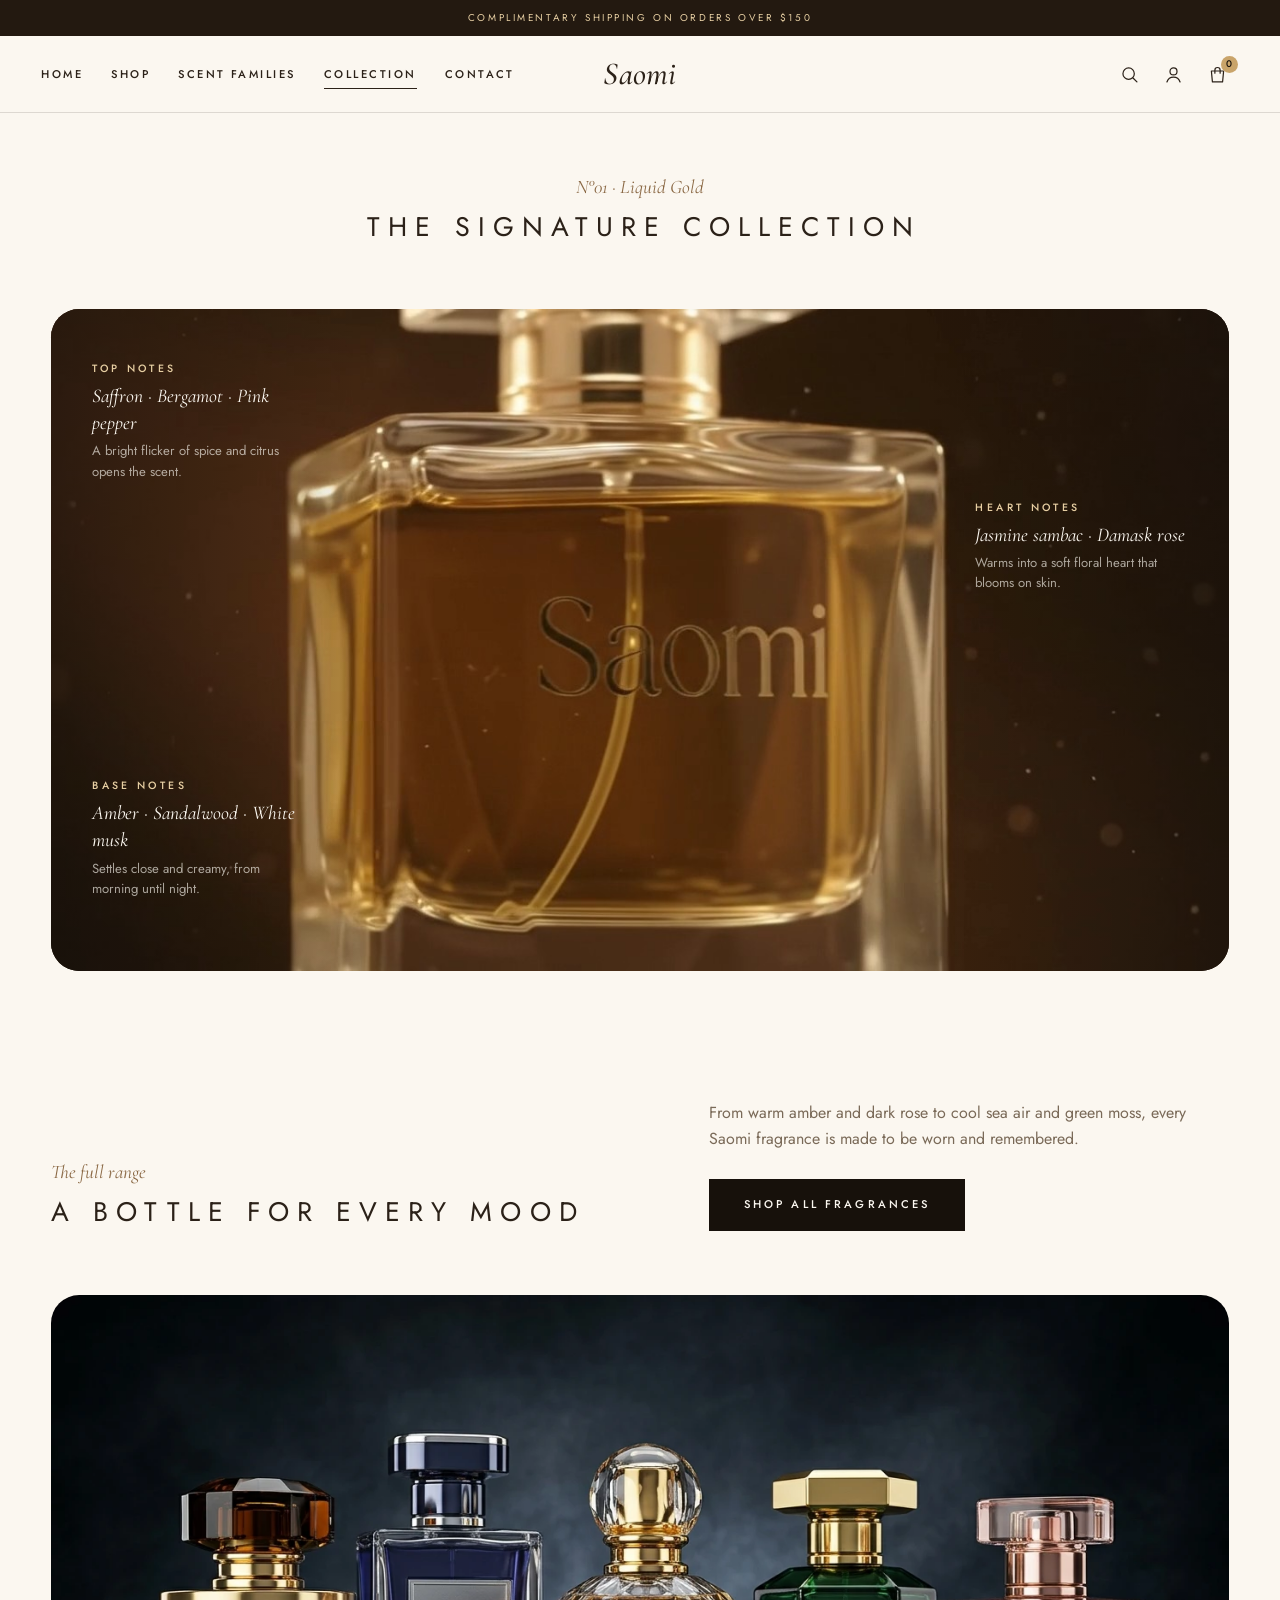
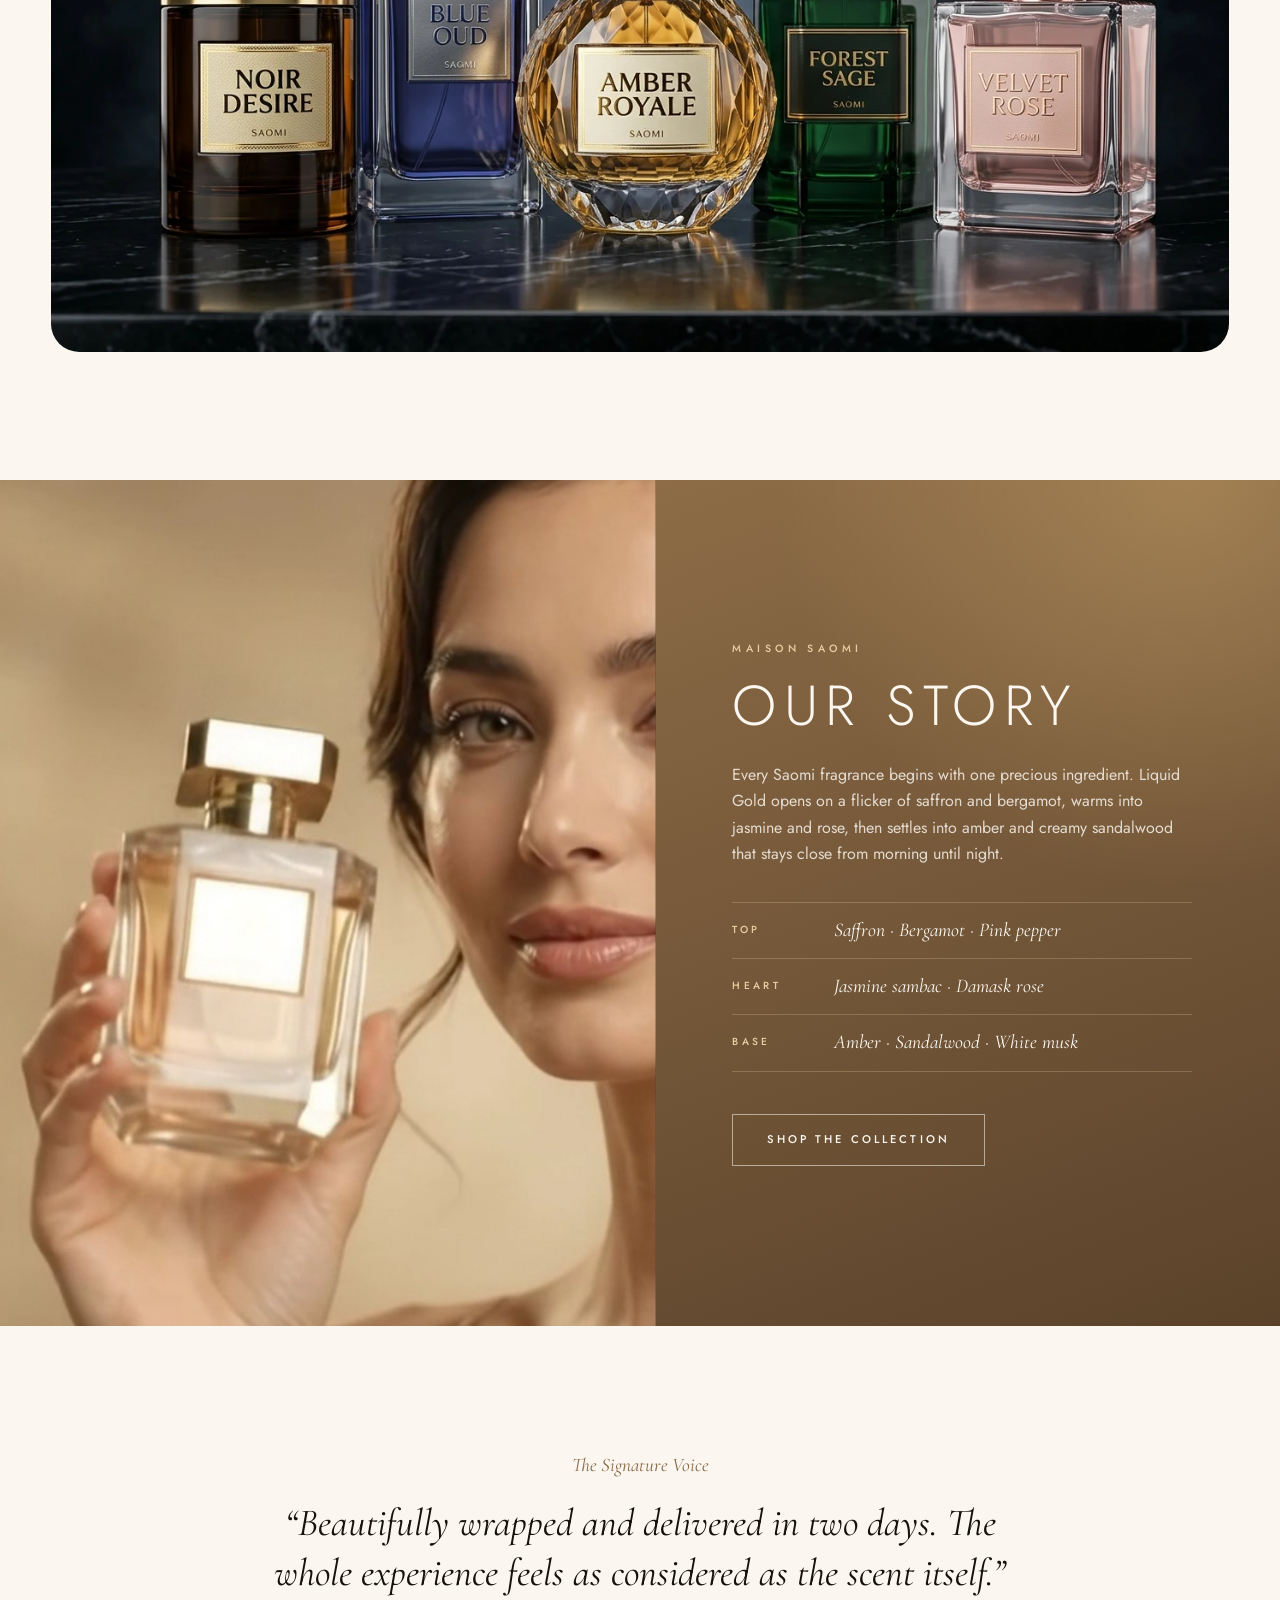
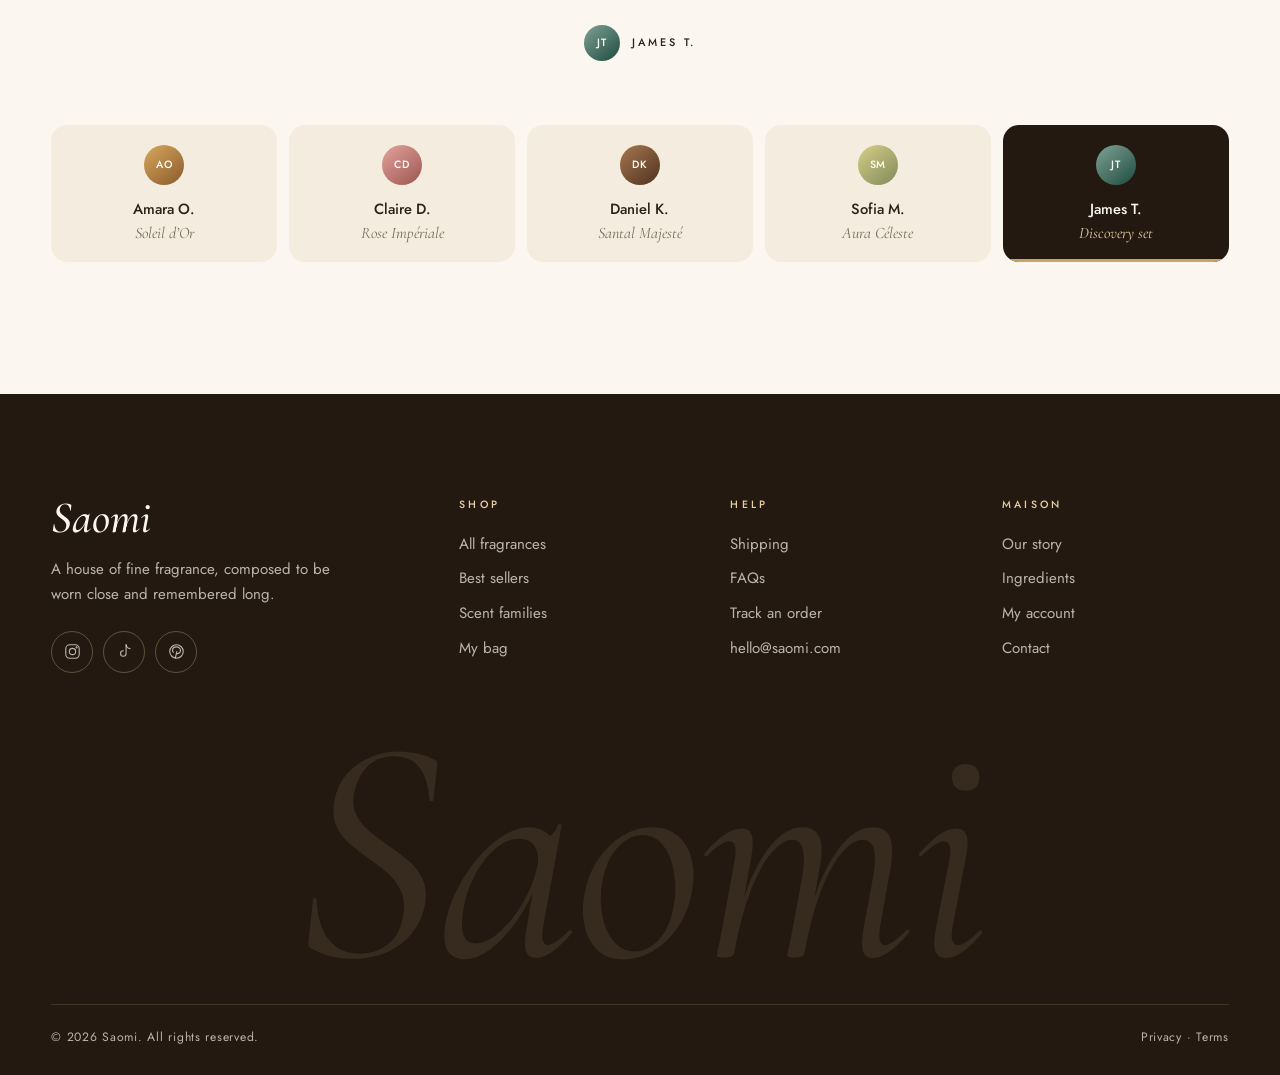
==== commit d83a3df2: "New hero video, film in the notes section, and steadier cards - Hero plays the new video (woman hold" ====
--- a/collection.html
+++ b/collection.html
@@ -100,12 +100,9 @@
           <h1 class="section-title" id="notes-title">The Signature Collection</h1>
         </header>
 
-        <figure class="spotlight__stage" data-reveal>
+        <figure class="spotlight__stage spotlight__stage--film" data-reveal>
           <div class="spotlight__media">
-            <img src="assets/img/spotlight.jpg" alt="Close-up of a Saomi Liquid Gold bottle, amber liquid behind glass engraved with the Saomi name" width="1280" height="720" loading="lazy">
-            <span class="hotspot" style="--ix:.40;--iy:.09" aria-hidden="true">1</span>
-            <span class="hotspot" style="--ix:.62;--iy:.30" aria-hidden="true">2</span>
-            <span class="hotspot" style="--ix:.33;--iy:.72" aria-hidden="true">3</span>
+            <video poster="assets/img/spotlight.jpg" data-src="assets/video/signature.mp4" muted loop playsinline preload="none" width="1280" height="720" aria-label="Saomi film: the bottle in close-up, then a woman sprays the fragrance at her neck" data-film></video>
           </div>
           <ol class="callouts" aria-label="Liquid Gold fragrance notes">
             <li class="callout callout--left" style="--ix:.40;--iy:.09">
--- a/css/styles.css
+++ b/css/styles.css
@@ -258,9 +258,8 @@
 }
 .is-scrolled .header,
 .has-solid-header .header {
-  background: rgba(251, 247, 240, .86);
-  -webkit-backdrop-filter: saturate(1.5) blur(16px);
-  backdrop-filter: saturate(1.5) blur(16px);
+  /* Solid rather than frosted: a blurred backdrop has to be recalculated on every scroll frame. */
+  background: rgba(251, 247, 240, .97);
   color: var(--text);
   box-shadow: 0 1px 0 var(--line);
 }
@@ -415,7 +414,7 @@
   position: absolute; inset: 0;
   width: 100%; height: 100%;
   object-fit: cover;
-  object-position: 43% 40%;
+  object-position: 60% 40%; /* phones and tablets: keeps her face and the bottle in frame */
   opacity: 0;
   transition: opacity 1.2s linear;
 }
@@ -775,8 +774,8 @@
   display: flex; flex-direction: column;
 }
 .product[hidden] { display: none; }
-/* Cards fade in place rather than sliding, so the grid stays put while it appears. */
-.js .product[data-reveal] { transform: none; }
+/* Product cards are simply there: no slide, no fade, no staggered pop-in while scrolling. */
+.js .product[data-reveal] { opacity: 1; transform: none; transition: none; }
 .product.is-entering { animation: card-in .6s var(--ease-out) both; animation-delay: calc(var(--n, 0) * 60ms); }
 @keyframes card-in { from { opacity: 0; } }
 
@@ -799,17 +798,12 @@
   background: color-mix(in oklab, var(--liquid), #fbf7f0 70%);
 }
 
-/* Every bottle sits in the middle of its photo, so a centred crop keeps it whole. */
+/* Card photos are already cut to 4:5. They hold still: no zoom on hover. */
 .product__photo {
   position: absolute; inset: 0;
   width: 100%; height: 100%;
   object-fit: cover;
   object-position: 50% 50%;
-  transition: transform 1.2s var(--ease-out);
-}
-
-@media (hover: hover) {
-  .product:hover .product__photo { transform: scale(1.05); }
 }
 
 .badge {
@@ -826,9 +820,7 @@
   width: 38px; height: 38px;
   display: grid; place-items: center;
   border-radius: 50%;
-  background: rgba(251, 247, 240, .8);
-  -webkit-backdrop-filter: blur(8px);
-  backdrop-filter: blur(8px);
+  background: rgba(251, 247, 240, .9);
   color: var(--ink);
   transition: background-color .3s ease;
 }
@@ -1001,9 +993,10 @@
   position: absolute; inset: 0;
   width: 100%; height: 100%;
   object-fit: cover;
-  transition: transform 1.2s var(--ease-out);
-}
-.family-card:hover .family-card__photo { transform: scale(1.05); }
+}
+/* Family cards fade in where they are rather than sliding up. */
+.js .families__grid > li[data-reveal],
+.js .family-row[data-reveal] { transform: none; }
 .family-card__media::after {
   content: "";
   position: absolute; inset: 0;
@@ -1086,7 +1079,8 @@
   position: relative;
   aspect-ratio: 4 / 5;
 }
-.spotlight__media img {
+.spotlight__media img,
+.spotlight__media video {
   position: absolute; inset: 0;
   width: 100%; height: 100%;
   object-fit: cover;
@@ -1128,6 +1122,10 @@
   display: grid; gap: 10px;
   padding: 10px;
 }
+/* Over the moving film there are no fixed points to aim at, so the notes sit at the edges
+   without hotspot dots or connector lines. */
+.spotlight__stage--film .callout__title::before,
+.spotlight__stage--film .callout__title::after { display: none; }
 .callout {
   position: relative;
   display: grid; grid-template-columns: 28px 1fr; column-gap: 14px;
@@ -1353,8 +1351,8 @@
   position: absolute;
   width: 70%; aspect-ratio: 1;
   border-radius: 50%;
-  background: radial-gradient(closest-side, rgba(231, 207, 163, .42), transparent);
-  filter: blur(40px);
+  /* Soft gradient instead of a live blur filter, which was redrawn on every frame. */
+  background: radial-gradient(closest-side, rgba(231, 207, 163, .36), rgba(231, 207, 163, .14) 55%, transparent);
   animation: mist 18s ease-in-out infinite alternate;
 }
 .letter__mist::before { right: -22%; top: -40%; }
@@ -2368,6 +2366,14 @@
 }
 .js [data-reveal="clip"].is-in > * { clip-path: inset(0 0 0 0); scale: 1; }
 
+/* Decorative loops pause while their section is off screen (set by js/main.js). */
+.is-offscreen,
+.is-offscreen *,
+.is-offscreen *::before,
+.is-offscreen *::after,
+.is-offscreen::before,
+.is-offscreen::after { animation-play-state: paused !important; }
+
 /* ---------- Reduced motion ---------- */
 
 @media (prefers-reduced-motion: reduce) {
